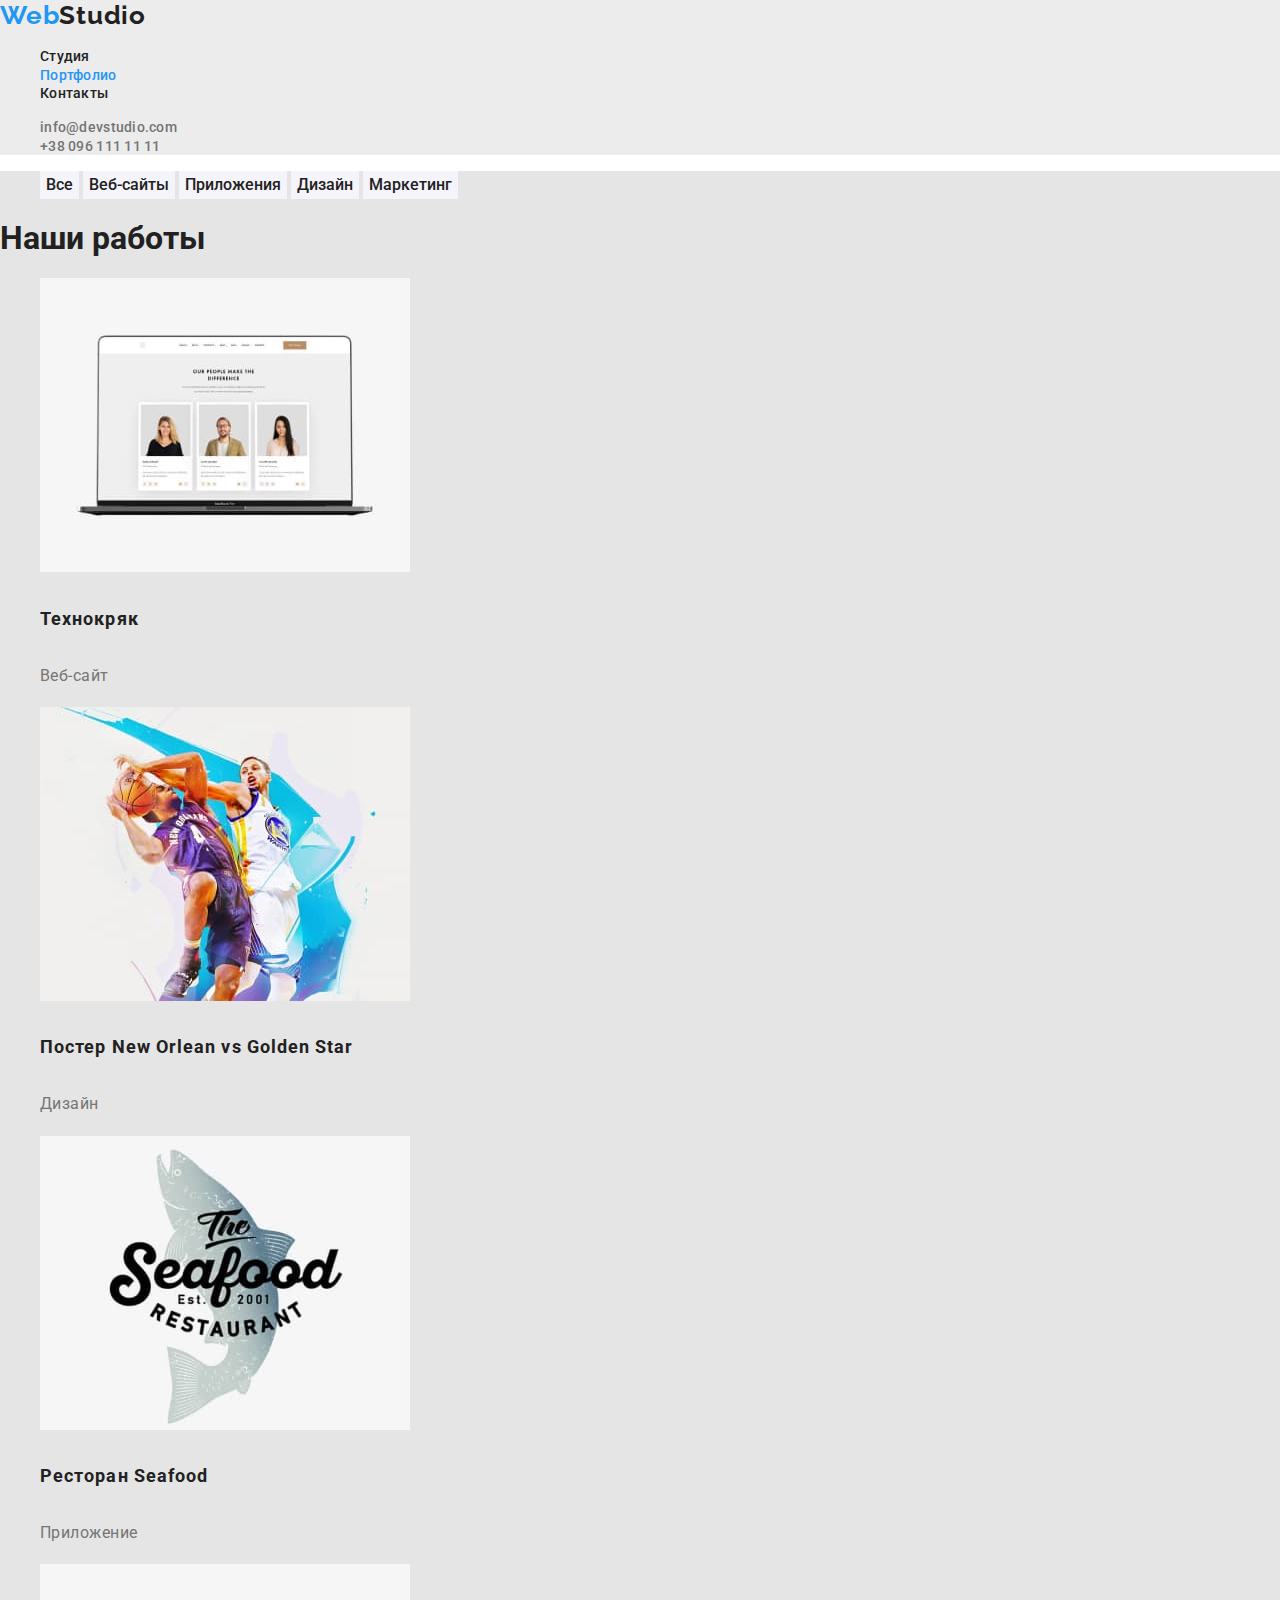
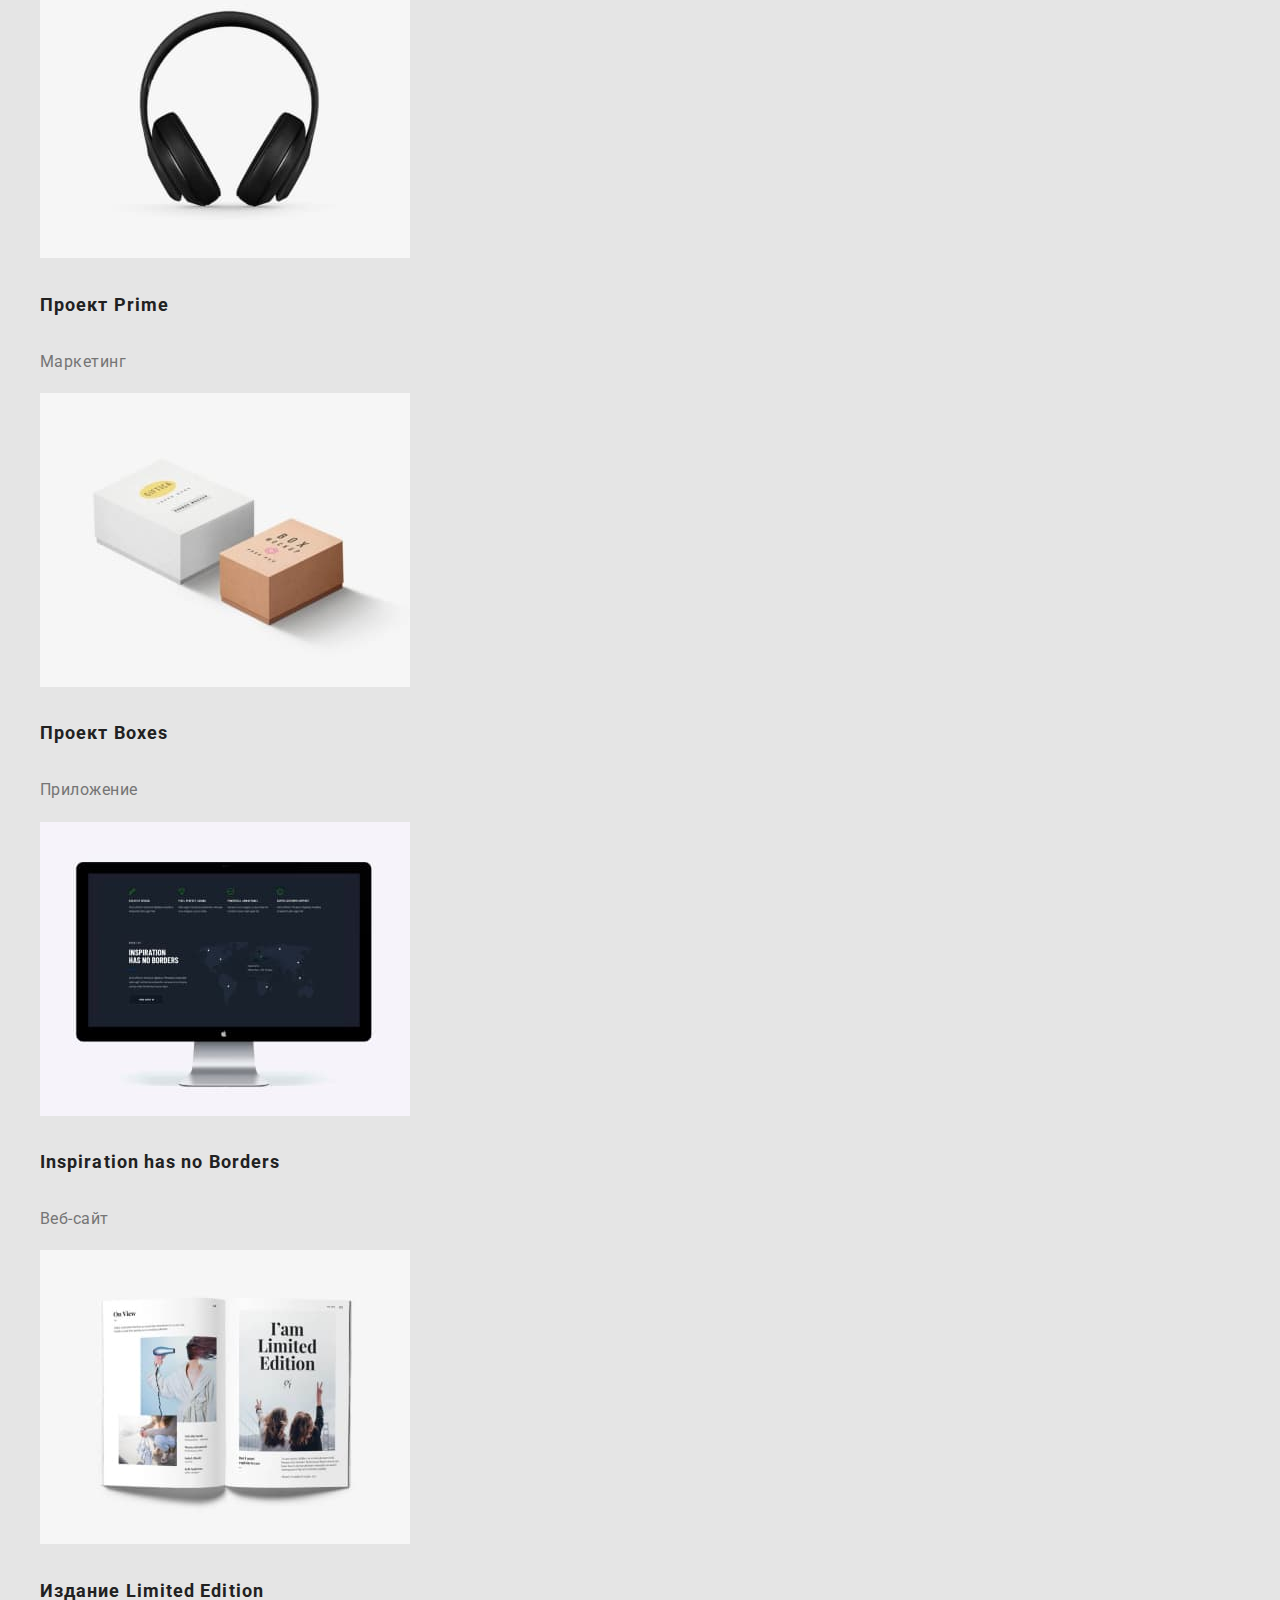
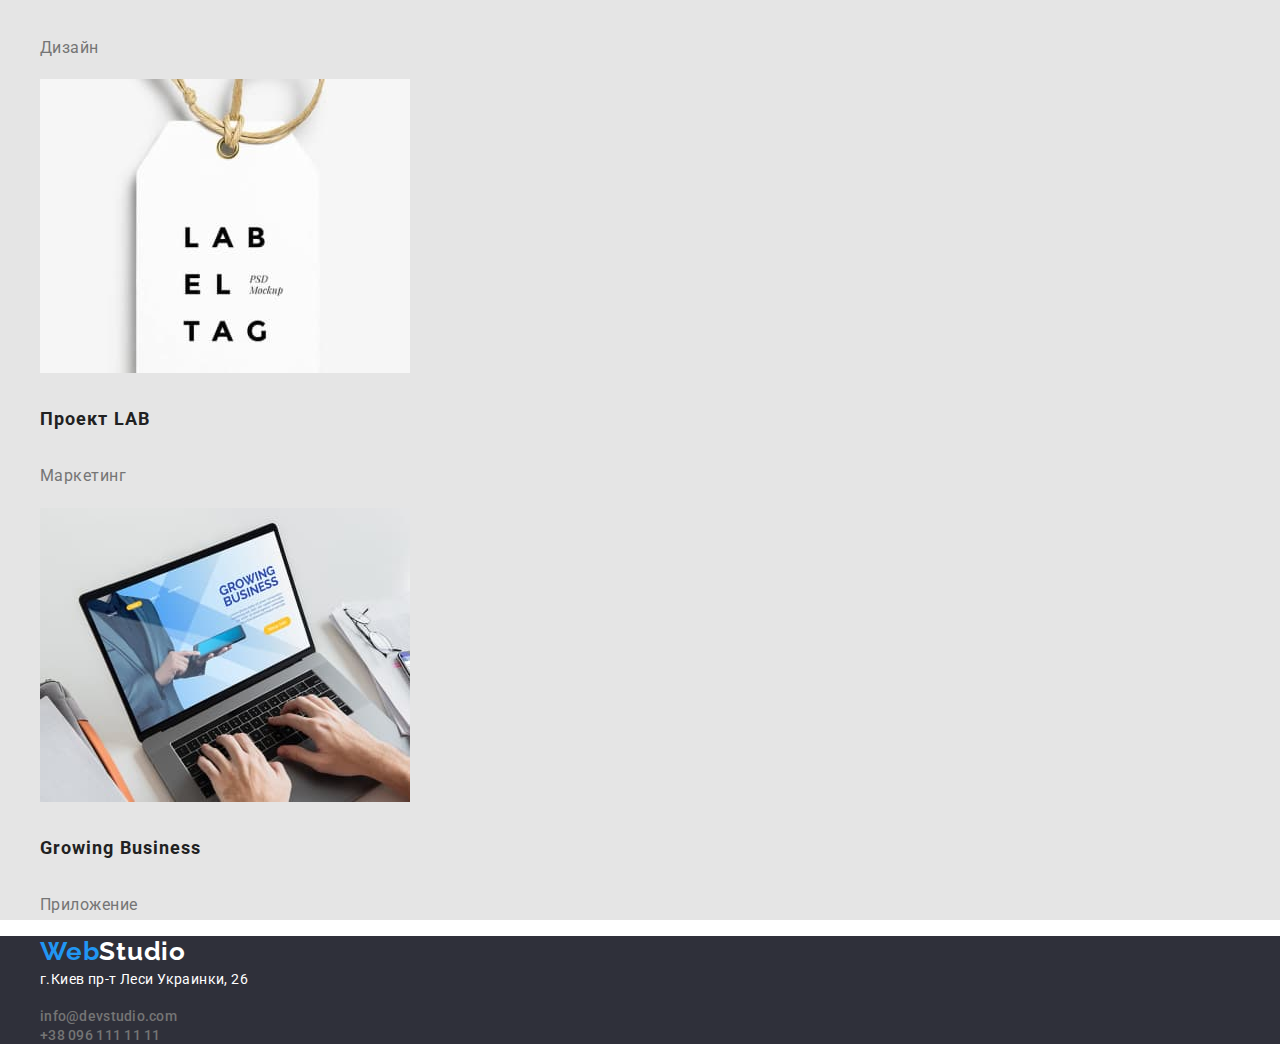
==== portfolio.html @ 7ce3a3b9 "created basics for HW-03" ====
<!DOCTYPE html>
<html lang="en">
<head>
    <meta charset="UTF-8">
    <meta http-equiv="X-UA-Compatible" content="IE=edge">
    <meta name="viewport" content="width=device-width, initial-scale=1.0">
    <title>Portfolio</title>
    <link rel="preconnect" href="https://fonts.gstatic.com">
    <link href="https://fonts.googleapis.com/css2?family=Raleway:wght@700&family=Roboto:wght@400;500;700;900&display=swap"
    rel="stylesheet">
    <link rel="stylesheet" href="https://cdnjs.cloudflare.com/ajax/libs/modern-normalize/1.0.0/modern-normalize.min.css">
    <link rel="stylesheet" href="./css/styles.css">
     <style>
        li {
            list-style-type: none;
        }
    </style>
</head>

<body>
    <header class="header">
        <nav class="site-nav">
            <a href="./index.html" class="logo"><span class="accent-logo">Web</span>Studio</a>
            <ul>
                <li><a href="./index.html" class="link">Студия</a></li>
                <li><a href="./portfolio.html" class="link current">Портфолио</a></li>
                <li><a href="" class="link">Контакты</a></li>
            </ul>
        </nav>
        <!--contacts-->
        <div>
        <ul class="contacts-nav">
            <li class="e-mail" lang="en"><a href="mailto:info@devstudio.com" class="link">info@devstudio.com</a></li>
            <li class="telephone"><a href="tel:+380961111111" class="link">+38 096 111 11 11</a></li>
        </ul>
        </div>
    </header>

    
    <main class="portfolio-page">
    <!-- фильтр работ aka набор радиокнопок -->
        <div class="radiobuttons-set">
        <ul>
        <li><button class="button" type="button">Все</button></li>
        <li><button class="button" type="button">Веб-сайты</button></li>
        <li><button class="button" type="button">Приложения</button></li>
        <li><button class="button" type="button">Дизайн</button></li>
        <li><button class="button" type="button">Маркетинг</button></li>
        </ul>
        </div>

    <!-- наши работы -->
        <section class="portfolio-projects">
        <!-- заголовок спрячется, но добавить aria label -->
        <h1>Наши работы</h1>
            <ul>
            <li class="project-01"><img src="./img/img_porfolio/img01.jpg" alt="вебсайт Технокряк" width="370">
                <h4 class="project-title">Технокряк</h4>
                <p class="project-description">Веб-сайт</p></li>
            <li class="project-02"><img src="./img/img_porfolio/img02.jpg" alt="дизайн постера New Orlean" width="370">
                <h4 class="project-title">Постер New Orlean vs Golden Star</h4>
                <p class="project-description">Дизайн</p></li>
            <li class="project-03"><img src="./img/img_porfolio/img03.jpg" alt="приложение ресторана Seafood" width="370">
                <h4 class="project-title">Ресторан Seafood</h4>
                <p class="project-description">Приложение</p></li>
            <li class="project-04"><img src="./img/img_porfolio/img04.jpg" alt="маркетинг проекта Prime" width="370">
                <h4 class="project-title">Проект Prime</h4>
                <p class="project-description">Маркетинг</p></li>
            <li class="project-05"><img src="./img/img_porfolio/img05.jpg" alt="приложение Boxes" width="370">
                <h4 class="project-title">Проект Boxes</h4>
                <p class="project-description">Приложение</p></li>
            <li class="project-06"><img src="./img/img_porfolio/img06.jpg" alt="вебсайт Inspiration" width="370">
                <h4 class="project-title">Inspiration has no Borders</h4>
                <p class="project-description">Веб-сайт</p></li>
            <li class="project-07"><img src="./img/img_porfolio/img07.jpg" alt="дизайн издания Limited Edition" width="370">
                <h4 class="project-title">Издание Limited Edition</h4>
                <p class="project-description">Дизайн</p></li>
            <li class="project-08"><img src="./img/img_porfolio/img08.jpg" alt="маркетинг проекта LAB" width="370">
                <h4 class="project-title">Проект LAB</h4>
                <p class="project-description">Маркетинг</p></li>
            <li class="project-09"><img src="./img/img_porfolio/img09.jpg" alt="приложение Growing Business" width="370">
                <h4 class="project-title">Growing Business</h4>
                <p class="project-description">Приложение</p></li></ul>
        </section>
    </main>

    <footer class="footer">
        <a href="./index.html" class="footer-logo"><span class="accent-logo">Web</span>Studio</a>
        <address lang="ru">
            <a href="https://www.google.com/maps/place/%D0%B1%D1%83%D0%BB.+%D0%9B%D0%B5%D1%81%D0%B8+%D0%A3%D0%BA%D1%80%D0%B0%D0%B8%D0%BD%D0%BA%D0%B8,+26,+%D0%9A%D0%B8%D0%B5%D0%B2,+02000/@50.4265807,30.5361971,17z/data=!3m1!4b1!4m5!3m4!1s0x40d4cf0e033ecbe9:0x57a4dffefec77da0!8m2!3d50.4265807!4d30.5383859"
                class="footer-address">г.Киев
                пр-т Леси Украинки, 26</a>
        </address>
        <ul class="footer-links">
            <li><a href="mailto:info@devstudio.com" class="link">info@devstudio.com</a></li>
            <li><a href="tel:+380961111111" class="link">+38 096 111 11 11</a></li>
        </ul>
    </footer>
</body>
</html>
---- css/styles.css ----
:root {
  --primary-text-color: #212121;
  --secondary-text-color: #757575;
  --accent-text-color: #2196f3;
  --white-color: #ffffff;
  --primary-font-family: Roboto, sans-serif;
  --primary-font-style: normal;
  --primary-bg-color: #ffffff;
  --secondary-bg-color: #F5F4FA;
}

/* Roboto 400, 500, 700, 900, Raleway 700
font-family: "Raleway", sans-serif;
font-family: "Roboto", sans-serif; */

/* order-button bg color:  #2196f3;
header bg color: #ececec;
hero bg color: #2f303a;*/


/* main css */
body {
  background-color: var(--white-color);
  color: var(--primary-text-color);
  font-family: var(--primary-font-family);
  font-style: var(--primary-font-style);
}

.list {
  list-style: none;
}

a {
  text-decoration: none;
}

/* hero block */
.hero-title,
.feature-title {
  text-transform: uppercase;
}

.hero-title {
  font-size: 44px;
  font-weight: 900;
  line-height: 1.4;
  letter-spacing: 0.06em;
  background-color: #2f303a;
  color: #ffffff;
  display: block;
  width: 1600px;
  height: 600px;}

.hero{
  text-align: center;
  vertical-align: center;
  padding-top: 201;
  padding-right: 456;}

  .order-button {
  font-size: 16px;
  font-weight: 700;
  line-height: 1.88;
  letter-spacing: 0.06em;
  background-color: #2196f3;
  color: #ffffff;
  text-align: center;
  border: none;
  border-radius: 3px;  
}
.order-button {cursor: pointer;}

.order-button:hover {
  color: #000000;
}

/* sections особенности и чем мы занимаемся */
.feature-section, .works-section {background-color: E5E5E5;}

.section-title,
.feature-title {
  font-weight: 700;
  line-height: 1.2;
  letter-spacing: 0.03em;
}
.section-title {
  font-size: 36px;
}

.feature-title {
  font-weight: 700;
  font-size: 14px;
  line-height: 1.2;
  letter-spacing: 0.03em;}

.team-section {background-color: var(--secondary-bg-color);}
.team-role,
.feature-description {
  color: var(--secondary-text-color);
  font-size: 14px;
  font-weight: 400;
  line-height: 1.7;
  letter-spacing: 0.03em;
}

.team-role {
  font-size: 16px;
}
.team-member-name {
  font-weight: 500;
  font-size: 16px;
  line-height: 1.2;
  letter-spacing: 0.03em;
}


/* header & footer */
/* 1__logo top and bottom of the page */
.site-nav .logo,
.site-nav .accent-logo,
.footer-logo,
.footer .accent-logo {
  font-family: Raleway, sans-serif;
  font-weight: 700;
  font-size: 26px;
  line-height: 1.2;
  letter-spacing: 0.03em;
}
.site-nav .logo {
  color: var(--primary-text-color);
}
.footer-logo {
  color: var(--white-color);
  padding-left: 40px;
  padding-top: 60px;
}
.site-nav .accent-logo,
.footer .accent-logo {
  color: var(--accent-text-color);
}

/* 2__header navigation links */

.header {
  background-color: #ececec;
  margin: 0;
}
.site-nav .link {
  color: var(--primary-text-color);
  font-weight: 500;
  font-size: 14px;
  line-height: 1.1;
  letter-spacing: 0.02em;
}

.site-nav .link:hover,
.site-nav .link:focus {
  color: var(--accent-text-color);
}

.site-nav .link.current {
  color: var(--accent-text-color);
}
.site-nav .link.current:active {
  color: var(--accent-text-color);
}
/* 3__header contacts links */

/* .contacts-nav {
  text-align: right;} */


.contacts-nav .link {
  color: var(--secondary-text-color);
  font-weight: 500;
  font-size: 14px;
  line-height: 1.1;
  letter-spacing: 0.02em;
}


.contacts-nav .link:hover,
.contacts-nav .link:focus {
  color: var(--accent-text-color);
}

/* 3 - footer address & contacts links */
.footer {
  background-color: #2f303a;
  margin: 0;
}

.footer .footer-address {
  color: var(--white-color);
  font-style: var(--primary-font-style);
  font-size: 14px;
  font-weight: 400;
  line-height: 1.7;
  letter-spacing: 0.03em;
  padding-top: 20px;
  padding-left: 40px;
}
.footer .link {
  color: var(--secondary-text-color);
  font-weight: 500;
  font-size: 14px;
  line-height: 1.1;
  letter-spacing: 0.02em;
}
.footer .link:hover,
.footer .link:focus {
  color: var(--accent-text-color);
}
/* end of footer */

/* porfolio page css */

.portfolio-page {
  background-color: #e5e5e5;
  margin: 0;
}

.project-title {
  font-weight: 700;
  font-size: 18px;
  line-height: 2;
  color: var(--primary-text-color);
  letter-spacing: 0.06em;
}

.project-description {
  font-weight: 400;
  font-size: 16px;
  line-height: 1.9;
  color: var(--secondary-text-color);
  letter-spacing: 0.03em;
}

.radiobuttons-set li {
  display: inline-block;
  padding: 0;
  margin 8px;
  
}

.button {
  font-weight: 500;
  font-size: 16px;
  line-height: 1.6;
  letter-spacing: 0.03;
  color: var(--primary-text-color);
  }

.button {background-color: var(--secondary-bg-color);
border: none;}

.button:hover, .button:focus {
  color: var(--white-color); 
  background-color: #2196F3;}


/* end of portfolio page */
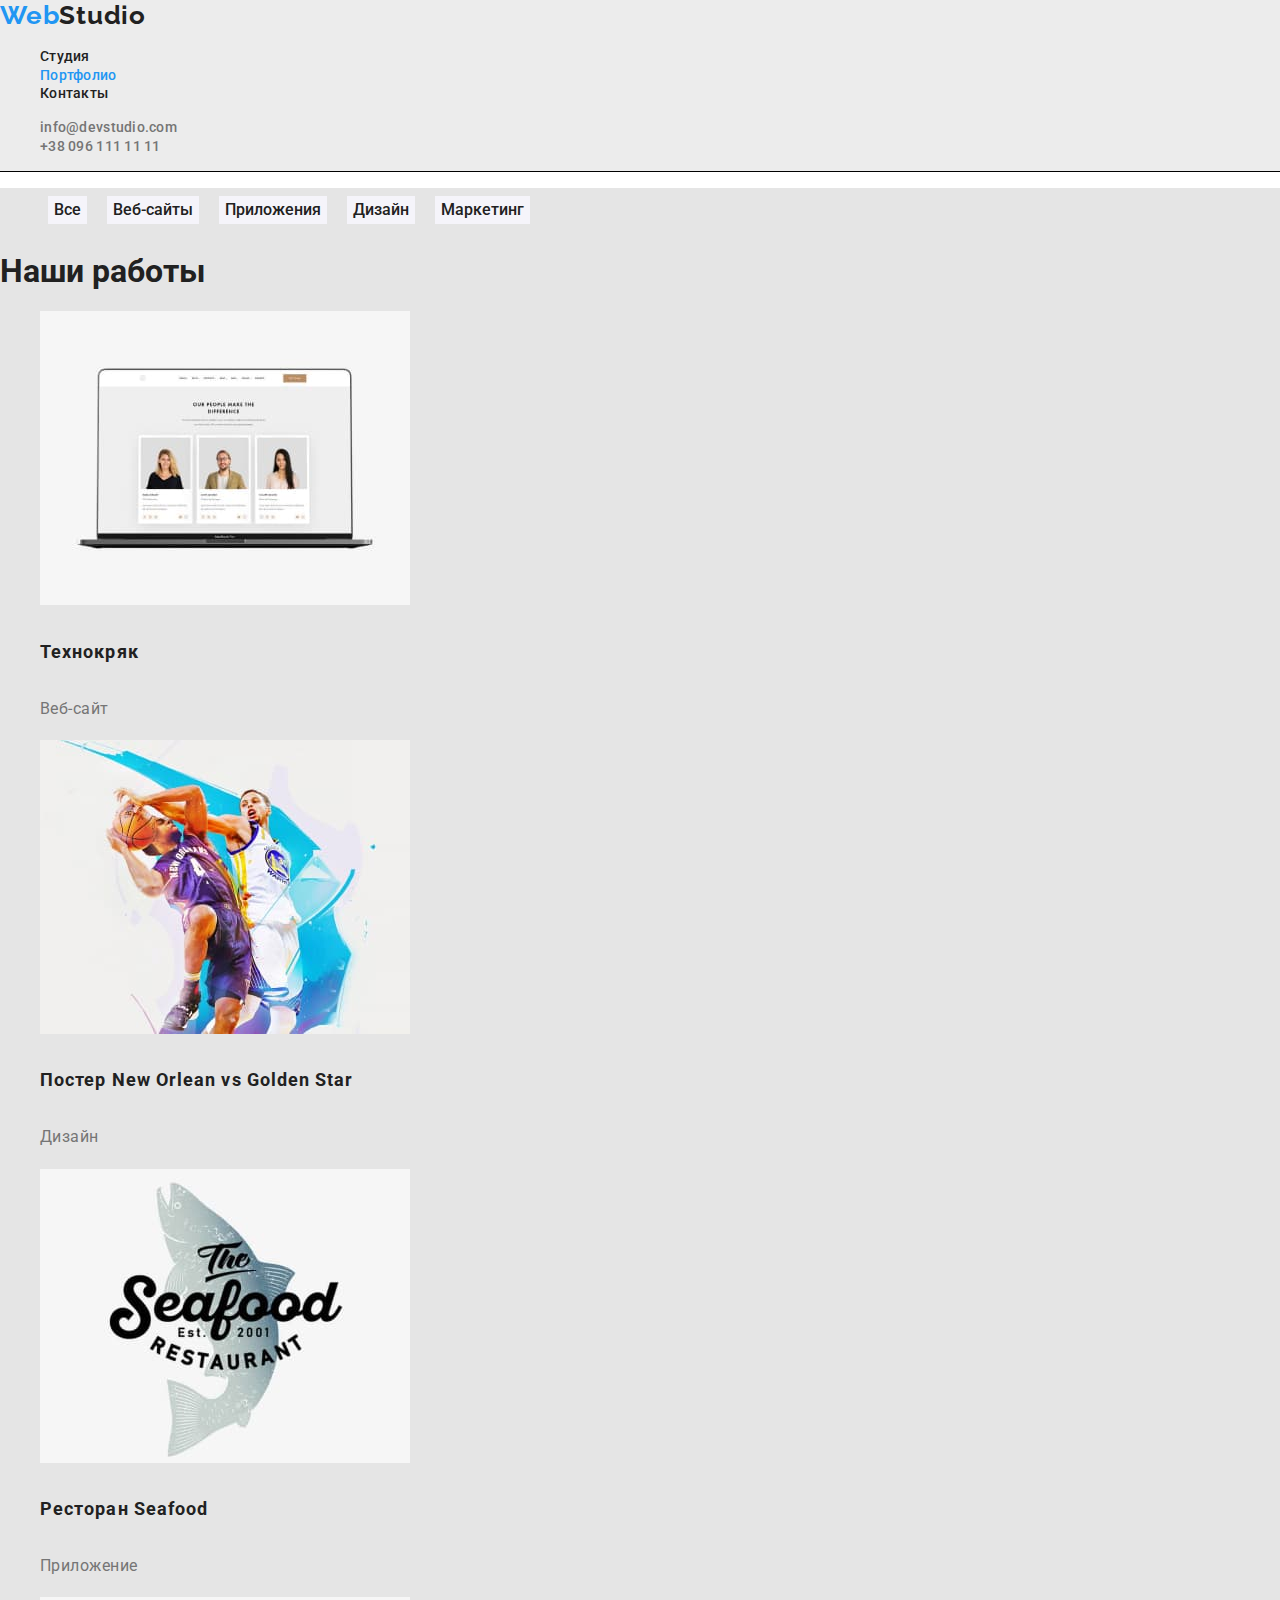
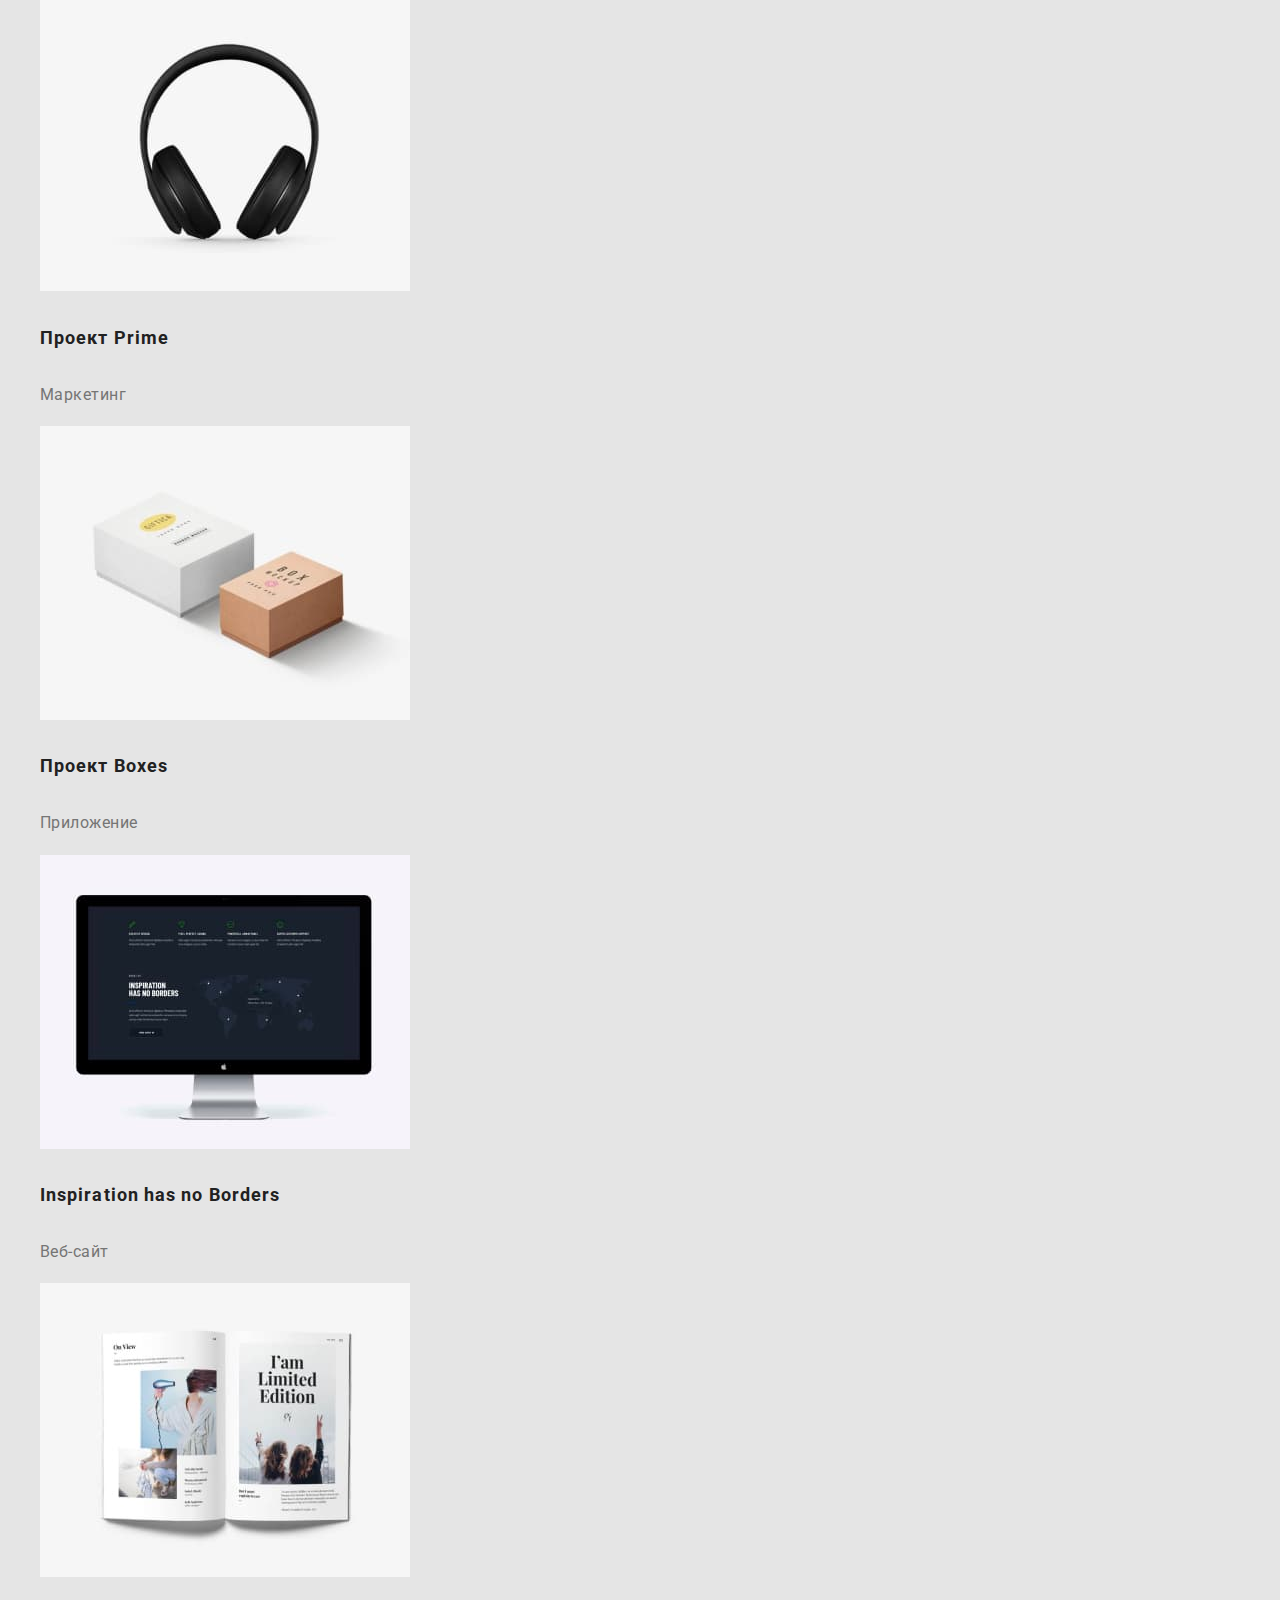
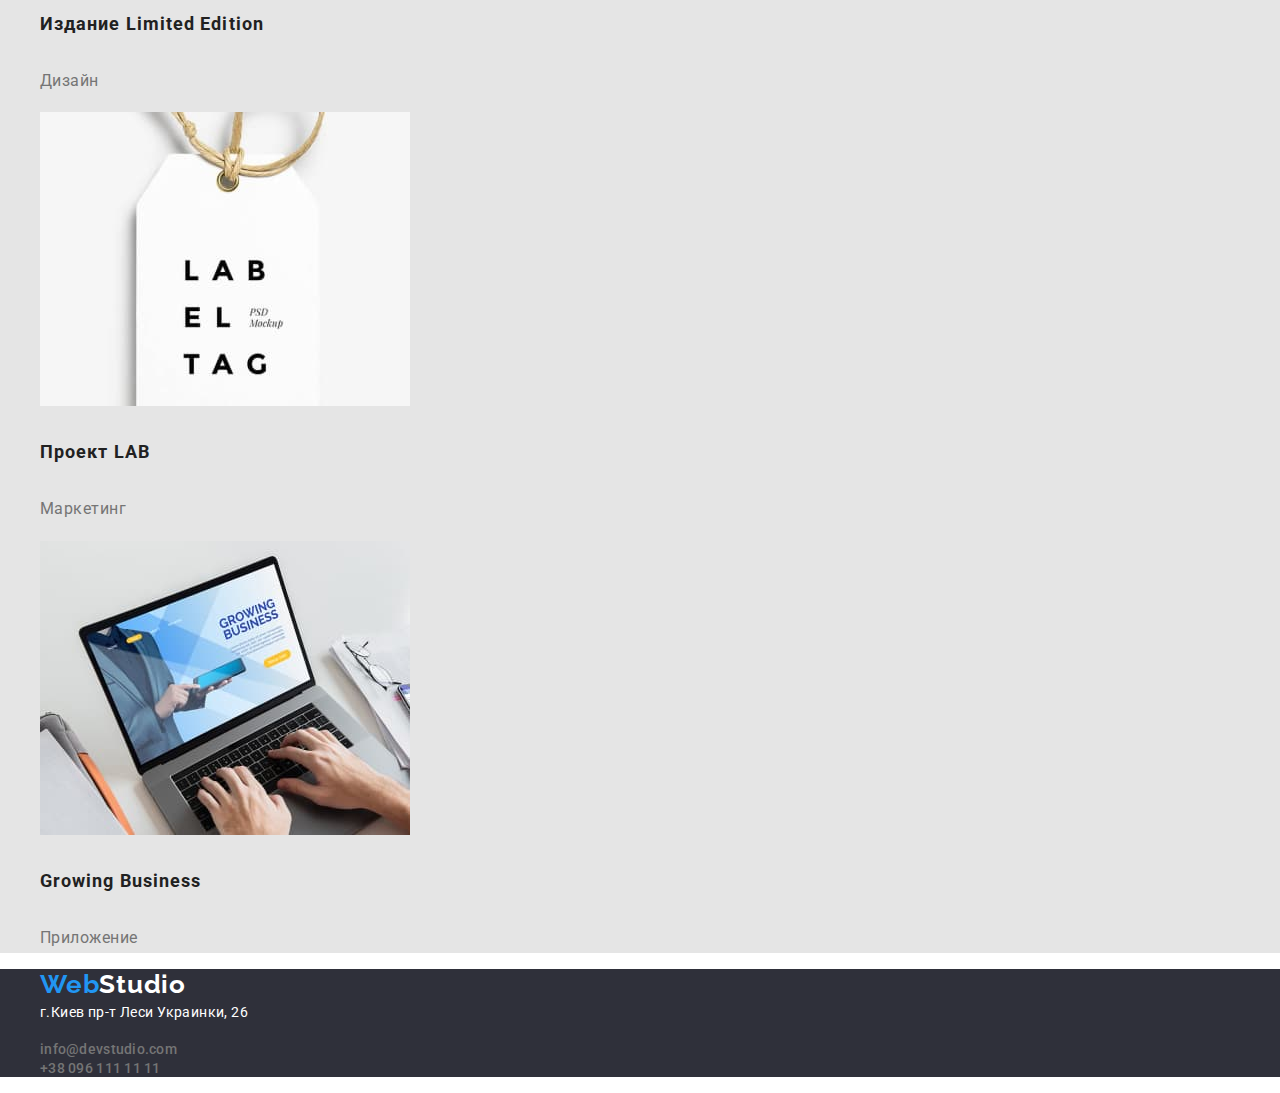
==== commit d0e56f84: "added container & flex" ====
--- a/portfolio.html
+++ b/portfolio.html
@@ -19,82 +19,88 @@
 
 <body>
     <header class="header">
-        <nav class="site-nav">
-            <a href="./index.html" class="logo"><span class="accent-logo">Web</span>Studio</a>
-            <ul>
-                <li><a href="./index.html" class="link">Студия</a></li>
-                <li><a href="./portfolio.html" class="link current">Портфолио</a></li>
-                <li><a href="" class="link">Контакты</a></li>
+        <div class="container">
+            <nav class="site-nav">
+                <a href="./index.html" class="logo"><span class="accent-logo">Web</span>Studio</a>
+                <ul>
+                    <li><a href="./index.html" class="link">Студия</a></li>
+                    <li><a href="./portfolio.html" class="link current">Портфолио</a></li>
+                    <li><a href="" class="link">Контакты</a></li>
+                </ul>
+            </nav>
+            <!--contacts-->
+            <div>
+            <ul class="contacts-nav">
+                <li class="e-mail" lang="en"><a href="mailto:info@devstudio.com" class="link">info@devstudio.com</a></li>
+                <li class="telephone"><a href="tel:+380961111111" class="link">+38 096 111 11 11</a></li>
             </ul>
-        </nav>
-        <!--contacts-->
-        <div>
-        <ul class="contacts-nav">
-            <li class="e-mail" lang="en"><a href="mailto:info@devstudio.com" class="link">info@devstudio.com</a></li>
-            <li class="telephone"><a href="tel:+380961111111" class="link">+38 096 111 11 11</a></li>
-        </ul>
+            </div>
         </div>
     </header>
 
     
     <main class="portfolio-page">
-    <!-- фильтр работ aka набор радиокнопок -->
-        <div class="radiobuttons-set">
-        <ul>
-        <li><button class="button" type="button">Все</button></li>
-        <li><button class="button" type="button">Веб-сайты</button></li>
-        <li><button class="button" type="button">Приложения</button></li>
-        <li><button class="button" type="button">Дизайн</button></li>
-        <li><button class="button" type="button">Маркетинг</button></li>
-        </ul>
+        <div class="container">
+        <!-- фильтр работ aka набор радиокнопок -->
+            <div class="radiobuttons-set">
+            <ul>
+            <li><button class="button" type="button">Все</button></li>
+            <li><button class="button" type="button">Веб-сайты</button></li>
+            <li><button class="button" type="button">Приложения</button></li>
+            <li><button class="button" type="button">Дизайн</button></li>
+            <li><button class="button" type="button">Маркетинг</button></li>
+            </ul>
+            </div>
+
+        <!-- наши работы -->
+            <section class="portfolio-projects">
+            <!-- заголовок спрячется, но добавить aria label -->
+            <h1>Наши работы</h1>
+                <ul>
+                <li class="project-01"><img src="./img/img_porfolio/img01.jpg" alt="вебсайт Технокряк" width="370">
+                    <h4 class="project-title">Технокряк</h4>
+                    <p class="project-description">Веб-сайт</p></li>
+                <li class="project-02"><img src="./img/img_porfolio/img02.jpg" alt="дизайн постера New Orlean" width="370">
+                    <h4 class="project-title">Постер New Orlean vs Golden Star</h4>
+                    <p class="project-description">Дизайн</p></li>
+                <li class="project-03"><img src="./img/img_porfolio/img03.jpg" alt="приложение ресторана Seafood" width="370">
+                    <h4 class="project-title">Ресторан Seafood</h4>
+                    <p class="project-description">Приложение</p></li>
+                <li class="project-04"><img src="./img/img_porfolio/img04.jpg" alt="маркетинг проекта Prime" width="370">
+                    <h4 class="project-title">Проект Prime</h4>
+                    <p class="project-description">Маркетинг</p></li>
+                <li class="project-05"><img src="./img/img_porfolio/img05.jpg" alt="приложение Boxes" width="370">
+                    <h4 class="project-title">Проект Boxes</h4>
+                    <p class="project-description">Приложение</p></li>
+                <li class="project-06"><img src="./img/img_porfolio/img06.jpg" alt="вебсайт Inspiration" width="370">
+                    <h4 class="project-title">Inspiration has no Borders</h4>
+                    <p class="project-description">Веб-сайт</p></li>
+                <li class="project-07"><img src="./img/img_porfolio/img07.jpg" alt="дизайн издания Limited Edition" width="370">
+                    <h4 class="project-title">Издание Limited Edition</h4>
+                    <p class="project-description">Дизайн</p></li>
+                <li class="project-08"><img src="./img/img_porfolio/img08.jpg" alt="маркетинг проекта LAB" width="370">
+                    <h4 class="project-title">Проект LAB</h4>
+                    <p class="project-description">Маркетинг</p></li>
+                <li class="project-09"><img src="./img/img_porfolio/img09.jpg" alt="приложение Growing Business" width="370">
+                    <h4 class="project-title">Growing Business</h4>
+                    <p class="project-description">Приложение</p></li></ul>
+            </section>
         </div>
-
-    <!-- наши работы -->
-        <section class="portfolio-projects">
-        <!-- заголовок спрячется, но добавить aria label -->
-        <h1>Наши работы</h1>
-            <ul>
-            <li class="project-01"><img src="./img/img_porfolio/img01.jpg" alt="вебсайт Технокряк" width="370">
-                <h4 class="project-title">Технокряк</h4>
-                <p class="project-description">Веб-сайт</p></li>
-            <li class="project-02"><img src="./img/img_porfolio/img02.jpg" alt="дизайн постера New Orlean" width="370">
-                <h4 class="project-title">Постер New Orlean vs Golden Star</h4>
-                <p class="project-description">Дизайн</p></li>
-            <li class="project-03"><img src="./img/img_porfolio/img03.jpg" alt="приложение ресторана Seafood" width="370">
-                <h4 class="project-title">Ресторан Seafood</h4>
-                <p class="project-description">Приложение</p></li>
-            <li class="project-04"><img src="./img/img_porfolio/img04.jpg" alt="маркетинг проекта Prime" width="370">
-                <h4 class="project-title">Проект Prime</h4>
-                <p class="project-description">Маркетинг</p></li>
-            <li class="project-05"><img src="./img/img_porfolio/img05.jpg" alt="приложение Boxes" width="370">
-                <h4 class="project-title">Проект Boxes</h4>
-                <p class="project-description">Приложение</p></li>
-            <li class="project-06"><img src="./img/img_porfolio/img06.jpg" alt="вебсайт Inspiration" width="370">
-                <h4 class="project-title">Inspiration has no Borders</h4>
-                <p class="project-description">Веб-сайт</p></li>
-            <li class="project-07"><img src="./img/img_porfolio/img07.jpg" alt="дизайн издания Limited Edition" width="370">
-                <h4 class="project-title">Издание Limited Edition</h4>
-                <p class="project-description">Дизайн</p></li>
-            <li class="project-08"><img src="./img/img_porfolio/img08.jpg" alt="маркетинг проекта LAB" width="370">
-                <h4 class="project-title">Проект LAB</h4>
-                <p class="project-description">Маркетинг</p></li>
-            <li class="project-09"><img src="./img/img_porfolio/img09.jpg" alt="приложение Growing Business" width="370">
-                <h4 class="project-title">Growing Business</h4>
-                <p class="project-description">Приложение</p></li></ul>
-        </section>
     </main>
 
     <footer class="footer">
-        <a href="./index.html" class="footer-logo"><span class="accent-logo">Web</span>Studio</a>
-        <address lang="ru">
-            <a href="https://www.google.com/maps/place/%D0%B1%D1%83%D0%BB.+%D0%9B%D0%B5%D1%81%D0%B8+%D0%A3%D0%BA%D1%80%D0%B0%D0%B8%D0%BD%D0%BA%D0%B8,+26,+%D0%9A%D0%B8%D0%B5%D0%B2,+02000/@50.4265807,30.5361971,17z/data=!3m1!4b1!4m5!3m4!1s0x40d4cf0e033ecbe9:0x57a4dffefec77da0!8m2!3d50.4265807!4d30.5383859"
-                class="footer-address">г.Киев
-                пр-т Леси Украинки, 26</a>
-        </address>
-        <ul class="footer-links">
-            <li><a href="mailto:info@devstudio.com" class="link">info@devstudio.com</a></li>
-            <li><a href="tel:+380961111111" class="link">+38 096 111 11 11</a></li>
-        </ul>
+        <div class="container">
+            <a href="./index.html" class="footer-logo"><span class="accent-logo">Web</span>Studio</a>
+            <address lang="ru">
+                <a href="https://www.google.com/maps/place/%D0%B1%D1%83%D0%BB.+%D0%9B%D0%B5%D1%81%D0%B8+%D0%A3%D0%BA%D1%80%D0%B0%D0%B8%D0%BD%D0%BA%D0%B8,+26,+%D0%9A%D0%B8%D0%B5%D0%B2,+02000/@50.4265807,30.5361971,17z/data=!3m1!4b1!4m5!3m4!1s0x40d4cf0e033ecbe9:0x57a4dffefec77da0!8m2!3d50.4265807!4d30.5383859"
+                    class="footer-address">г.Киев
+                    пр-т Леси Украинки, 26</a>
+            </address>
+            <ul class="footer-links">
+                <li><a href="mailto:info@devstudio.com" class="link">info@devstudio.com</a></li>
+                <li><a href="tel:+380961111111" class="link">+38 096 111 11 11</a></li>
+            </ul>
+        </div>
     </footer>
 </body>
 </html>--- a/css/styles.css
+++ b/css/styles.css
@@ -6,7 +6,7 @@
   --primary-font-family: Roboto, sans-serif;
   --primary-font-style: normal;
   --primary-bg-color: #ffffff;
-  --secondary-bg-color: #F5F4FA;
+  --secondary-bg-color: #f5f4fa;
 }
 
 /* Roboto 400, 500, 700, 900, Raleway 700
@@ -17,6 +17,7 @@
 header bg color: #ececec;
 hero bg color: #2f303a;*/
 
+/* преимущества, чем мы занимаемся, команда и портфолио. */
 
 /* main css */
 body {
@@ -49,15 +50,17 @@
   color: #ffffff;
   display: block;
   width: 1600px;
-  height: 600px;}
-
-.hero{
+  height: 600px;
+}
+
+.section-hero {
   text-align: center;
   vertical-align: center;
   padding-top: 201;
-  padding-right: 456;}
-
-  .order-button {
+  padding-right: 456;
+}
+
+.order-button {
   font-size: 16px;
   font-weight: 700;
   line-height: 1.88;
@@ -66,16 +69,21 @@
   color: #ffffff;
   text-align: center;
   border: none;
-  border-radius: 3px;  
-}
-.order-button {cursor: pointer;}
+  border-radius: 3px;
+}
+.order-button {
+  cursor: pointer;
+}
 
 .order-button:hover {
   color: #000000;
 }
 
 /* sections особенности и чем мы занимаемся */
-.feature-section, .works-section {background-color: E5E5E5;}
+.feature-section,
+.works-section {
+  background-color: E5E5E5;
+}
 
 .section-title,
 .feature-title {
@@ -91,9 +99,12 @@
   font-weight: 700;
   font-size: 14px;
   line-height: 1.2;
-  letter-spacing: 0.03em;}
-
-.team-section {background-color: var(--secondary-bg-color);}
+  letter-spacing: 0.03em;
+}
+
+.team-section {
+  background-color: var(--secondary-bg-color);
+}
 .team-role,
 .feature-description {
   color: var(--secondary-text-color);
@@ -113,6 +124,12 @@
   letter-spacing: 0.03em;
 }
 
+.feature-list,
+.works-list,
+.our-team-list {
+  display: flex;
+  flex-wrap: wrap;
+}
 
 /* header & footer */
 /* 1__logo top and bottom of the page */
@@ -139,6 +156,10 @@
   color: var(--accent-text-color);
 }
 
+.header {
+  border-bottom: 1px solid black;
+}
+
 /* 2__header navigation links */
 
 .header {
@@ -169,7 +190,6 @@
 /* .contacts-nav {
   text-align: right;} */
 
-
 .contacts-nav .link {
   color: var(--secondary-text-color);
   font-weight: 500;
@@ -177,7 +197,6 @@
   line-height: 1.1;
   letter-spacing: 0.02em;
 }
-
 
 .contacts-nav .link:hover,
 .contacts-nav .link:focus {
@@ -239,8 +258,7 @@
 .radiobuttons-set li {
   display: inline-block;
   padding: 0;
-  margin 8px;
-  
+  margin: 8px;
 }
 
 .button {
@@ -249,14 +267,22 @@
   line-height: 1.6;
   letter-spacing: 0.03;
   color: var(--primary-text-color);
-  }
-
-.button {background-color: var(--secondary-bg-color);
-border: none;}
-
-.button:hover, .button:focus {
-  color: var(--white-color); 
-  background-color: #2196F3;}
-
-
-/* end of portfolio page */+}
+
+.button {
+  background-color: var(--secondary-bg-color);
+  border: none;
+}
+
+.button:hover,
+.button:focus {
+  color: var(--white-color);
+  background-color: #2196f3;
+}
+
+/* end of portfolio page */
+
+.container {
+  width: 1200px;
+  /* justify-content: center; */
+}
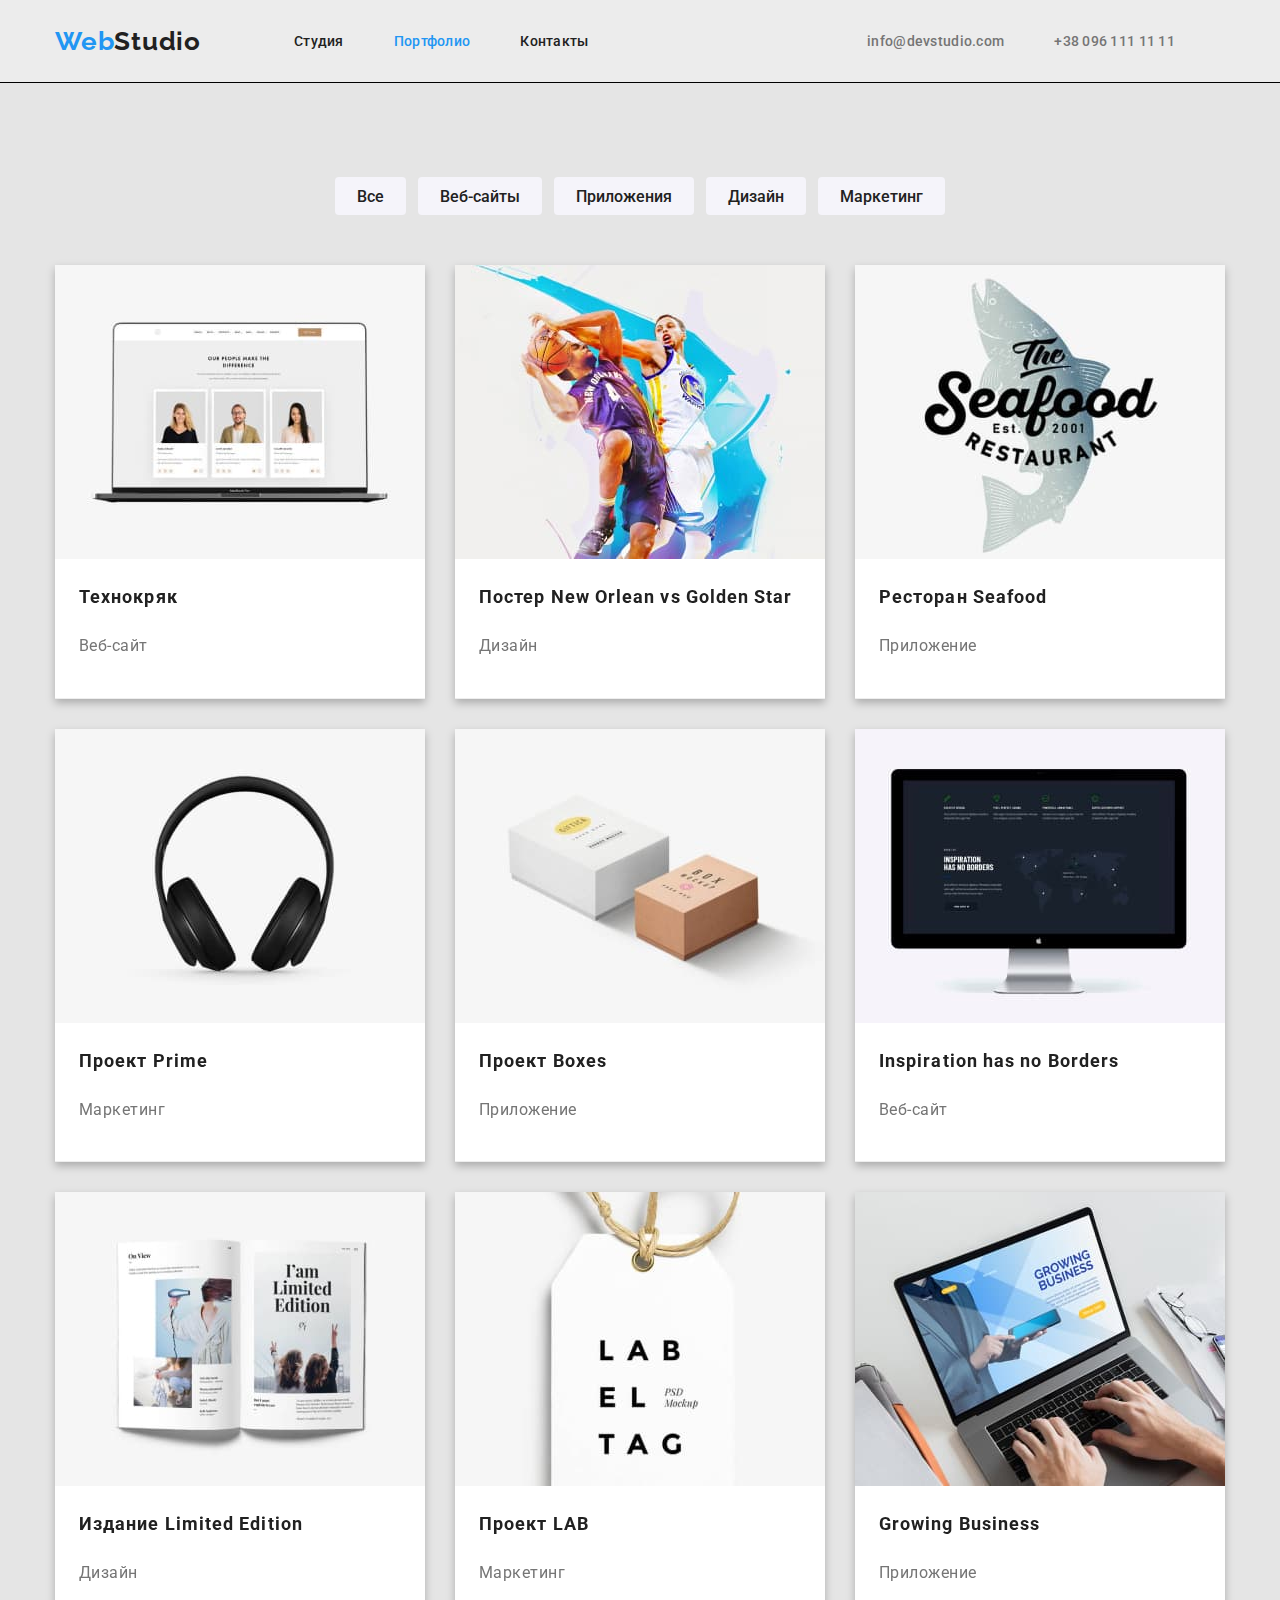
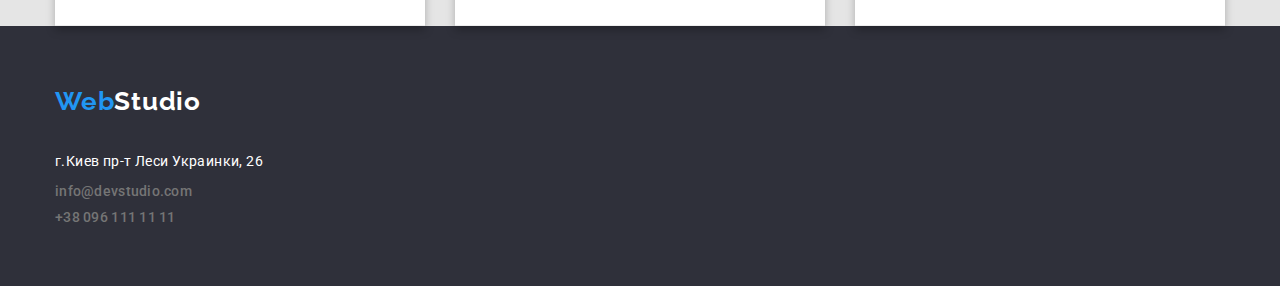
==== commit d5b7e0e1: "finalized css acc to HW-03 rules" ====
--- a/portfolio.html
+++ b/portfolio.html
@@ -1,106 +1,161 @@
 <!DOCTYPE html>
 <html lang="en">
+
 <head>
     <meta charset="UTF-8">
     <meta http-equiv="X-UA-Compatible" content="IE=edge">
     <meta name="viewport" content="width=device-width, initial-scale=1.0">
     <title>Portfolio</title>
     <link rel="preconnect" href="https://fonts.gstatic.com">
-    <link href="https://fonts.googleapis.com/css2?family=Raleway:wght@700&family=Roboto:wght@400;500;700;900&display=swap"
-    rel="stylesheet">
-    <link rel="stylesheet" href="https://cdnjs.cloudflare.com/ajax/libs/modern-normalize/1.0.0/modern-normalize.min.css">
+    <link
+        href="https://fonts.googleapis.com/css2?family=Raleway:wght@700&family=Roboto:wght@400;500;700;900&display=swap"
+        rel="stylesheet">
+    <link rel="stylesheet"
+        href="https://cdnjs.cloudflare.com/ajax/libs/modern-normalize/1.0.0/modern-normalize.min.css">
     <link rel="stylesheet" href="./css/styles.css">
-     <style>
-        li {
-            list-style-type: none;
-        }
-    </style>
+
 </head>
 
 <body>
+    <!-- ==========HEADER========== -->
     <header class="header">
         <div class="container">
+            <!-- =============HEADER-NAVIGATION============= -->
             <nav class="site-nav">
-                <a href="./index.html" class="logo"><span class="accent-logo">Web</span>Studio</a>
-                <ul>
-                    <li><a href="./index.html" class="link">Студия</a></li>
-                    <li><a href="./portfolio.html" class="link current">Портфолио</a></li>
-                    <li><a href="" class="link">Контакты</a></li>
+                <a class="header-logo link" href="./index.html"><span class="accent-logo">Web</span>Studio</a>
+                <ul class="site-nav-list list">
+                    <li class="site-nav-list-item"><a href="./index.html" class="site-nav-list-link link">Студия</a>
+                    </li>
+                    <li class="site-nav-list-item"><a href="./portfolio.html"
+                            class="site-nav-list-link link current">Портфолио</a>
+                    </li>
+                    <li class="site-nav-list-item"><a href="" class="site-nav-list-link link">Контакты</a></li>
                 </ul>
             </nav>
-            <!--contacts-->
+            <!--=============HEADER-CONTACTS-NAV=================-->
             <div>
-            <ul class="contacts-nav">
-                <li class="e-mail" lang="en"><a href="mailto:info@devstudio.com" class="link">info@devstudio.com</a></li>
-                <li class="telephone"><a href="tel:+380961111111" class="link">+38 096 111 11 11</a></li>
-            </ul>
+                <ul class="contacts-nav list">
+                    <li class="contacts-nav-item" lang="en"><a class="contacts-nav-link link"
+                            href="mailto:info@devstudio.com">info@devstudio.com</a></li>
+                    <li class="contacts-nav-item"><a class="contacts-nav-link link" href="tel:+380961111111">+38 096 111
+                            11
+                            11</a></li>
+                </ul>
             </div>
         </div>
     </header>
 
-    
     <main class="portfolio-page">
         <div class="container">
-        <!-- фильтр работ aka набор радиокнопок -->
-            <div class="radiobuttons-set">
-            <ul>
-            <li><button class="button" type="button">Все</button></li>
-            <li><button class="button" type="button">Веб-сайты</button></li>
-            <li><button class="button" type="button">Приложения</button></li>
-            <li><button class="button" type="button">Дизайн</button></li>
-            <li><button class="button" type="button">Маркетинг</button></li>
-            </ul>
+            <!-- ==============PORTFOLIO-BUTTONS=============== -->
+            <div class="radiobuttons-list">
+                <ul>
+                    <li class="radiobuttons-list-item"><button class="portfolio-button" type="button">Все</button></li>
+                    <li class="radiobuttons-list-item"><button class="portfolio-button" type="button">Веб-сайты</button>
+                    </li>
+                    <li class="radiobuttons-list-item"><button class="portfolio-button"
+                            type="button">Приложения</button></li>
+                    <li class="radiobuttons-list-item"><button class="portfolio-button" type="button">Дизайн</button>
+                    </li>
+                    <li class="radiobuttons-list-item"><button class="portfolio-button" type="button">Маркетинг</button>
+                    </li>
+                </ul>
             </div>
+        </div>
 
-        <!-- наши работы -->
-            <section class="portfolio-projects">
-            <!-- заголовок спрячется, но добавить aria label -->
-            <h1>Наши работы</h1>
-                <ul>
-                <li class="project-01"><img src="./img/img_porfolio/img01.jpg" alt="вебсайт Технокряк" width="370">
-                    <h4 class="project-title">Технокряк</h4>
-                    <p class="project-description">Веб-сайт</p></li>
-                <li class="project-02"><img src="./img/img_porfolio/img02.jpg" alt="дизайн постера New Orlean" width="370">
-                    <h4 class="project-title">Постер New Orlean vs Golden Star</h4>
-                    <p class="project-description">Дизайн</p></li>
-                <li class="project-03"><img src="./img/img_porfolio/img03.jpg" alt="приложение ресторана Seafood" width="370">
-                    <h4 class="project-title">Ресторан Seafood</h4>
-                    <p class="project-description">Приложение</p></li>
-                <li class="project-04"><img src="./img/img_porfolio/img04.jpg" alt="маркетинг проекта Prime" width="370">
-                    <h4 class="project-title">Проект Prime</h4>
-                    <p class="project-description">Маркетинг</p></li>
-                <li class="project-05"><img src="./img/img_porfolio/img05.jpg" alt="приложение Boxes" width="370">
-                    <h4 class="project-title">Проект Boxes</h4>
-                    <p class="project-description">Приложение</p></li>
-                <li class="project-06"><img src="./img/img_porfolio/img06.jpg" alt="вебсайт Inspiration" width="370">
-                    <h4 class="project-title">Inspiration has no Borders</h4>
-                    <p class="project-description">Веб-сайт</p></li>
-                <li class="project-07"><img src="./img/img_porfolio/img07.jpg" alt="дизайн издания Limited Edition" width="370">
-                    <h4 class="project-title">Издание Limited Edition</h4>
-                    <p class="project-description">Дизайн</p></li>
-                <li class="project-08"><img src="./img/img_porfolio/img08.jpg" alt="маркетинг проекта LAB" width="370">
-                    <h4 class="project-title">Проект LAB</h4>
-                    <p class="project-description">Маркетинг</p></li>
-                <li class="project-09"><img src="./img/img_porfolio/img09.jpg" alt="приложение Growing Business" width="370">
-                    <h4 class="project-title">Growing Business</h4>
-                    <p class="project-description">Приложение</p></li></ul>
-            </section>
-        </div>
+        <!-- ==============PORTFOLIO-PROJECTS=============== -->
+
+        <section class="portfolio-projects">
+            <div class="container">
+                <!-- заголовок спрячется, но добавить aria label -->
+                <h1 class="portfolio-title">Наши работы</h1>
+                <ul class="portfolio-projects-list list">
+                    <li class="portfolio-projects-list-item"><img class="portfolio-project-photo"
+                            src="./img/img_porfolio/img01.jpg" alt="вебсайт Технокряк" width="370">
+                        <div class="portfolio-project-card-text">
+                            <h4 class="project-title">Технокряк</h4>
+                            <p class="project-description">Веб-сайт</p>
+                        </div>
+                    </li>
+                    <li class="portfolio-projects-list-item"><img class="portfolio-project-photo"
+                            src="./img/img_porfolio/img02.jpg" alt="дизайн постера New Orlean" width="370">
+                        <div class="portfolio-project-card-text">
+                            <h4 class="project-title">Постер New Orlean vs Golden Star</h4>
+                            <p class="project-description">Дизайн</p>
+                        </div>
+                    </li>
+                    <li class="portfolio-projects-list-item"><img class="portfolio-project-photo"
+                            src="./img/img_porfolio/img03.jpg" alt="приложение ресторана Seafood" width="370">
+                        <div class="portfolio-project-card-text">
+                            <h4 class="project-title">Ресторан Seafood</h4>
+                            <p class="project-description">Приложение</p>
+                        </div>
+                    </li>
+                    <li class="portfolio-projects-list-item"><img class="portfolio-project-photo"
+                            src="./img/img_porfolio/img04.jpg" alt="маркетинг проекта Prime" width="370">
+                        <div class="portfolio-project-card-text">
+                            <h4 class="project-title">Проект Prime</h4>
+                            <p class="project-description">Маркетинг</p>
+                        </div>
+                    </li>
+                    <li class="portfolio-projects-list-item"><img class="portfolio-project-photo"
+                            src="./img/img_porfolio/img05.jpg" alt="приложение Boxes" width="370">
+                        <div class="portfolio-project-card-text">
+                            <h4 class="project-title">Проект Boxes</h4>
+                            <p class="project-description">Приложение</p>
+                        </div>
+                    </li>
+                    <li class="portfolio-projects-list-item"><img class="portfolio-project-photo"
+                            src="./img/img_porfolio/img06.jpg" alt="вебсайт Inspiration" width="370">
+                        <div class="portfolio-project-card-text">
+                            <h4 class="project-title">Inspiration has no Borders</h4>
+                            <p class="project-description">Веб-сайт</p>
+                        </div>
+                    </li>
+                    <li class="portfolio-projects-list-item"><img class="portfolio-project-photo"
+                            src="./img/img_porfolio/img07.jpg" alt="дизайн издания Limited Edition" width="370">
+                        <div class="portfolio-project-card-text">
+                            <h4 class="project-title">Издание Limited Edition</h4>
+                            <p class="project-description">Дизайн</p>
+                        </div>
+                    </li>
+                    <li class="portfolio-projects-list-item"><img class="portfolio-project-photo"
+                            src="./img/img_porfolio/img08.jpg" alt="маркетинг проекта LAB" width="370">
+                        <div class="portfolio-project-card-text">
+                            <h4 class="project-title">Проект LAB</h4>
+                            <p class="project-description">Маркетинг</p>
+                        </div>
+                    </li>
+                    <li class="portfolio-projects-list-item"><img class="portfolio-project-photo"
+                            src="./img/img_porfolio/img09.jpg" alt="приложение Growing Business" width="370">
+                        <div class="portfolio-project-card-text">
+                            <h4 class="project-title">Growing Business</h4>
+                            <p class="project-description">Приложение</p>
+                        </div>
+                    </li>
+                </ul>
+            </div>
+        </section>
     </main>
+
+    <!-- ==========FOOTER============== -->
 
     <footer class="footer">
         <div class="container">
-            <a href="./index.html" class="footer-logo"><span class="accent-logo">Web</span>Studio</a>
+            <a class="footer-logo link" href="./index.html"><span class="accent-logo">Web</span>Studio</a>
             <address lang="ru">
-                <a href="https://www.google.com/maps/place/%D0%B1%D1%83%D0%BB.+%D0%9B%D0%B5%D1%81%D0%B8+%D0%A3%D0%BA%D1%80%D0%B0%D0%B8%D0%BD%D0%BA%D0%B8,+26,+%D0%9A%D0%B8%D0%B5%D0%B2,+02000/@50.4265807,30.5361971,17z/data=!3m1!4b1!4m5!3m4!1s0x40d4cf0e033ecbe9:0x57a4dffefec77da0!8m2!3d50.4265807!4d30.5383859"
-                    class="footer-address">г.Киев
+                <a class="footer-address link"
+                    href="https://www.google.com/maps/place/%D0%B1%D1%83%D0%BB.+%D0%9B%D0%B5%D1%81%D0%B8+%D0%A3%D0%BA%D1%80%D0%B0%D0%B8%D0%BD%D0%BA%D0%B8,+26,+%D0%9A%D0%B8%D0%B5%D0%B2,+02000/@50.4265807,30.5361971,17z/data=!3m1!4b1!4m5!3m4!1s0x40d4cf0e033ecbe9:0x57a4dffefec77da0!8m2!3d50.4265807!4d30.5383859">г.Киев
                     пр-т Леси Украинки, 26</a>
             </address>
-            <ul class="footer-links">
-                <li><a href="mailto:info@devstudio.com" class="link">info@devstudio.com</a></li>
-                <li><a href="tel:+380961111111" class="link">+38 096 111 11 11</a></li>
+            <ul class="footer-links list">
+                <li class="footer-links-item"><a class="footer-links-link link"
+                        href="mailto:info@devstudio.com">info@devstudio.com</a></li>
+                <li class="footer-links-item"><a class="footer-links-link link" href="tel:+380961111111">+38 096 111 11
+                        11</a></li>
             </ul>
         </div>
     </footer>
 </body>
+
 </html>--- a/css/styles.css
+++ b/css/styles.css
@@ -17,9 +17,34 @@
 header bg color: #ececec;
 hero bg color: #2f303a;*/
 
-/* преимущества, чем мы занимаемся, команда и портфолио. */
-
 /* main css */
+h1,
+h2,
+h3,
+h4,
+h5,
+h6 {
+  margin: 0;
+}
+
+ul,
+ol {
+  padding: 0;
+  margin: 0;
+}
+
+img {
+  display: block;
+}
+
+.list {
+  list-style: none;
+}
+
+.link {
+  text-decoration: none;
+}
+
 body {
   background-color: var(--white-color);
   color: var(--primary-text-color);
@@ -27,64 +52,177 @@
   font-style: var(--primary-font-style);
 }
 
-.list {
-  list-style: none;
-}
-
-a {
-  text-decoration: none;
-}
-
-/* hero block */
+/* ==========COMPONENTS============ */
+/* ========BUTTON=========== */
+.button {
+  display: block;
+  cursor: pointer;
+  min-width: 200px;
+  min-height: 50px;
+  background-color: #2196f3;
+  color: #ffffff;
+  text-align: center;
+  border: none;
+  border-radius: 3px;
+  font-size: 16px;
+  font-weight: 700;
+  line-height: 1.88;
+  letter-spacing: 0.06em;
+  margin: 0 auto;
+}
+.button:hover,
+.button:focus {
+  color: #000000;
+}
+/* ========end of BUTTON=========== */
+/* ========LOGO=========== */
+.header-logo,
+.accent-logo,
+.footer-logo {
+  font-family: Raleway, sans-serif;
+  font-weight: 700;
+  font-size: 26px;
+  line-height: 1.2;
+  letter-spacing: 0.03em;
+}
+.header-logo {
+  color: var(--primary-text-color);
+  padding-top: 24px;
+  padding-bottom: 24px;
+  margin-right: 93px;
+}
+.footer-logo {
+  display: inline-block;
+  color: var(--white-color);
+  margin-bottom: 33px;
+}
+.accent-logo {
+  color: var(--accent-text-color);
+}
+/* ========end of LOGO=========== */
+
+.container {
+  width: 1200px;
+  padding-left: 15px;
+  padding-right: 15px;
+  margin-left: auto;
+  margin-right: auto;
+}
+.section {
+  padding-top: 94px;
+  padding-bottom: 94px;
+}
+/* ==========end of COMPONENTS============ */
+
+/* =========HEADER=========== */
+
+.header {
+  background-color: #ececec;
+  margin: 0;
+  border-bottom: 1px solid black;
+}
+.header .container {
+  display: flex;
+  align-items: center;
+  justify-content: space-between;
+}
+
+/* ======HEADER-NAVIGATION======= */
+.site-nav,
+.site-nav-list,
+.contacts-nav {
+  display: flex;
+  align-items: center;
+}
+.site-nav-list {
+  justify-content: space-between;
+}
+.site-nav-list-item {
+  padding-top: 32px;
+  padding-bottom: 32px;
+  margin-right: 50px;
+}
+.site-nav-list-link {
+  color: var(--primary-text-color);
+  font-weight: 500;
+  font-size: 14px;
+  line-height: 1.1;
+  letter-spacing: 0.02em;
+}
+.site-nav-list-link:hover,
+.site-nav-list-link:focus {
+  color: var(--accent-text-color);
+}
+.site-nav-list-link.current {
+  color: var(--accent-text-color);
+}
+.site-nav-list-link.current:active {
+  color: var(--accent-text-color);
+}
+/* ======end of HEADER-NAVIGATION======= */
+
+/* ======HEADER CONTACTS-NAV======= */
+.contacts-nav-link {
+  color: var(--secondary-text-color);
+  font-weight: 500;
+  font-size: 14px;
+  line-height: 1.1;
+  letter-spacing: 0.02em;
+}
+.contacts-nav-link:hover,
+.contacts-nav-link:focus {
+  color: var(--accent-text-color);
+}
+.contacts-nav-item {
+  margin-right: 50px;
+}
+/* ======end of HEADER CONTACTS-NAV======= */
+/* =========end of HEADER=========== */
+
+/* ==========MAIN PAGE sections============== */
+/* ==========HERO============ */
 .hero-title,
 .feature-title {
   text-transform: uppercase;
 }
-
+.hero {
+  background-color: #2f303a;
+}
+.hero .container {
+  padding-top: 200px;
+  padding-bottom: 200px;
+}
 .hero-title {
   font-size: 44px;
   font-weight: 900;
   line-height: 1.4;
   letter-spacing: 0.06em;
-  background-color: #2f303a;
-  color: #ffffff;
-  display: block;
-  width: 1600px;
-  height: 600px;
-}
-
-.section-hero {
+  color: var(--white-color);
+  margin-bottom: 30px;
   text-align: center;
-  vertical-align: center;
-  padding-top: 201;
-  padding-right: 456;
-}
-
-.order-button {
-  font-size: 16px;
-  font-weight: 700;
-  line-height: 1.88;
-  letter-spacing: 0.06em;
-  background-color: #2196f3;
-  color: #ffffff;
-  text-align: center;
-  border: none;
-  border-radius: 3px;
-}
-.order-button {
-  cursor: pointer;
-}
-
-.order-button:hover {
-  color: #000000;
-}
-
-/* sections особенности и чем мы занимаемся */
+}
+
+/* =============FEATURES==================== */
 .feature-section,
-.works-section {
+.about-section {
   background-color: E5E5E5;
 }
-
+.feature-list {
+  display: flex;
+  flex-direction: row;
+  flex-wrap: wrap;
+  align-items: center;
+  margin-top: -30px;
+  margin-left: -30px;
+}
+.feature-list-item {
+  flex-basis: calc((100% - 4 * 30px) / 4);
+  margin-top: 30px;
+  margin-left: 30px;
+}
+.feature-section .section-title {
+  display: none;
+}
 .section-title,
 .feature-title {
   font-weight: 700;
@@ -93,15 +231,35 @@
 }
 .section-title {
   font-size: 36px;
-}
-
+  margin-bottom: 50px;
+  text-align: center;
+}
 .feature-title {
   font-weight: 700;
   font-size: 14px;
   line-height: 1.2;
   letter-spacing: 0.03em;
-}
-
+  margin-bottom: 10px;
+}
+.feature-section .feature-description {
+  margin: 0;
+}
+
+/* =============end of FEATURES==================== */
+/* =============ABOUT==================== */
+.about-list {
+  display: flex;
+  flex-wrap: wrap;
+  margin-top: -30px;
+  margin-left: -30px;
+}
+.about-list-item {
+  flex-basis: calc((100% - 3 * 30px) / 3);
+  margin-top: 30px;
+  margin-left: 30px;
+}
+/* =============end of ABOUT==================== */
+/* =============OUR TEAM==================== */
 .team-section {
   background-color: var(--secondary-bg-color);
 }
@@ -113,132 +271,131 @@
   line-height: 1.7;
   letter-spacing: 0.03em;
 }
-
 .team-role {
   font-size: 16px;
+  margin: 0;
 }
 .team-member-name {
   font-weight: 500;
   font-size: 16px;
   line-height: 1.2;
   letter-spacing: 0.03em;
-}
-
-.feature-list,
-.works-list,
+  margin-bottom: 10px;
+}
 .our-team-list {
   display: flex;
   flex-wrap: wrap;
-}
-
-/* header & footer */
-/* 1__logo top and bottom of the page */
-.site-nav .logo,
-.site-nav .accent-logo,
-.footer-logo,
-.footer .accent-logo {
-  font-family: Raleway, sans-serif;
-  font-weight: 700;
-  font-size: 26px;
-  line-height: 1.2;
-  letter-spacing: 0.03em;
-}
-.site-nav .logo {
-  color: var(--primary-text-color);
-}
-.footer-logo {
+  margin-top: -30px;
+  margin-left: -30px;
+}
+.our-team-list-item {
+  flex-basis: calc((100% - 4 * 30px) / 4);
+  margin-top: 30px;
+  margin-left: 30px;
+}
+/* .our-team-member-photo {как кропнуть фото правильно, чтобы портрет был крупнее???;} */
+.member-card-text {
+  padding-top: 30px;
+  padding-bottom: 30px;
+  text-align: center;
+}
+/* =============end of OUR TEAM==================== */
+
+/* =============FOOTER==================== */
+.footer {
+  background-color: #2f303a;
+  padding-top: 60px;
+  padding-bottom: 60px;
+}
+.footer-address {
+  display: inline-block;
   color: var(--white-color);
-  padding-left: 40px;
-  padding-top: 60px;
-}
-.site-nav .accent-logo,
-.footer .accent-logo {
-  color: var(--accent-text-color);
-}
-
-.header {
-  border-bottom: 1px solid black;
-}
-
-/* 2__header navigation links */
-
-.header {
-  background-color: #ececec;
-  margin: 0;
-}
-.site-nav .link {
-  color: var(--primary-text-color);
+  font-style: var(--primary-font-style);
+  font-size: 14px;
+  font-weight: 400;
+  line-height: 1.7;
+  letter-spacing: 0.03em;
+  margin-bottom: 8px;
+}
+.footer-links-item:not(:last-child) {
+  margin-bottom: 8px;
+}
+.footer-links-link {
+  color: var(--secondary-text-color);
   font-weight: 500;
   font-size: 14px;
   line-height: 1.1;
   letter-spacing: 0.02em;
 }
-
-.site-nav .link:hover,
-.site-nav .link:focus {
-  color: var(--accent-text-color);
-}
-
-.site-nav .link.current {
-  color: var(--accent-text-color);
-}
-.site-nav .link.current:active {
-  color: var(--accent-text-color);
-}
-/* 3__header contacts links */
-
-/* .contacts-nav {
-  text-align: right;} */
-
-.contacts-nav .link {
-  color: var(--secondary-text-color);
-  font-weight: 500;
-  font-size: 14px;
-  line-height: 1.1;
-  letter-spacing: 0.02em;
-}
-
-.contacts-nav .link:hover,
-.contacts-nav .link:focus {
-  color: var(--accent-text-color);
-}
-
-/* 3 - footer address & contacts links */
-.footer {
-  background-color: #2f303a;
-  margin: 0;
-}
-
-.footer .footer-address {
-  color: var(--white-color);
-  font-style: var(--primary-font-style);
-  font-size: 14px;
-  font-weight: 400;
-  line-height: 1.7;
-  letter-spacing: 0.03em;
-  padding-top: 20px;
-  padding-left: 40px;
-}
-.footer .link {
-  color: var(--secondary-text-color);
-  font-weight: 500;
-  font-size: 14px;
-  line-height: 1.1;
-  letter-spacing: 0.02em;
-}
-.footer .link:hover,
-.footer .link:focus {
-  color: var(--accent-text-color);
-}
-/* end of footer */
-
-/* porfolio page css */
+.footer-address:hover,
+.footer-address:focus,
+.footer-links-link:hover,
+.footer-links-link:focus {
+  color: var(--accent-text-color);
+}
+/* ============END OF FOOTER=========== */
+/* ==========END of MAIN PAGE sections============== */
+
+/* ===========PORTFOLIO page============== */
 
 .portfolio-page {
   background-color: #e5e5e5;
   margin: 0;
 }
-
+.portfolio-title {
+  display: none;
+}
+
+/*========PORTFOLIO-BUTTONS==========  */
+.radiobuttons-list {
+  display: flex;
+  justify-content: center;
+}
+.radiobuttons-list-item {
+  display: inline-block;
+  padding: 0;
+  margin-top: 94px;
+  margin-bottom: 50px;
+}
+.radiobuttons-list-item:not(:last-child) {
+  margin-right: 8px;
+}
+.portfolio-button {
+  font-weight: 500;
+  font-size: 16px;
+  line-height: 1.6;
+  letter-spacing: 0.03;
+  color: var(--primary-text-color);
+  background-color: var(--secondary-bg-color);
+  border: none;
+  border-radius: 4px;
+  min-height: 38px;
+  padding: 6px 22px;
+}
+.portfolio-button:hover,
+.portfolio-button:focus {
+  color: var(--white-color);
+  background-color: #2196f3;
+}
+/*========end of PORTFOLIO-BUTTONS==========  */
+/*========PORTFOLIO-PROJECTS==========  */
+.portfolio-projects-list {
+  display: flex;
+  flex-wrap: wrap;
+  margin-left: -30px;
+  margin-top: -30px;
+  margin-right: -30px;
+}
+.portfolio-projects-list-item {
+  margin-left: 30px;
+  margin-top: 30px;
+  filter: drop-shadow(0px 4px 4px rgba(0, 0, 0, 0.25));
+  border-bottom: 1px solid #eeeeee;
+}
+.portfolio-project-card-text {
+  padding: 20px 24px;
+  background-color: var(--white-color);
+}
 .project-title {
   font-weight: 700;
   font-size: 18px;
@@ -246,7 +403,6 @@
   color: var(--primary-text-color);
   letter-spacing: 0.06em;
 }
-
 .project-description {
   font-weight: 400;
   font-size: 16px;
@@ -255,34 +411,4 @@
   letter-spacing: 0.03em;
 }
 
-.radiobuttons-set li {
-  display: inline-block;
-  padding: 0;
-  margin: 8px;
-}
-
-.button {
-  font-weight: 500;
-  font-size: 16px;
-  line-height: 1.6;
-  letter-spacing: 0.03;
-  color: var(--primary-text-color);
-}
-
-.button {
-  background-color: var(--secondary-bg-color);
-  border: none;
-}
-
-.button:hover,
-.button:focus {
-  color: var(--white-color);
-  background-color: #2196f3;
-}
-
-/* end of portfolio page */
-
-.container {
-  width: 1200px;
-  /* justify-content: center; */
-}
+/* ===========END of PORTFOLIO page============== */
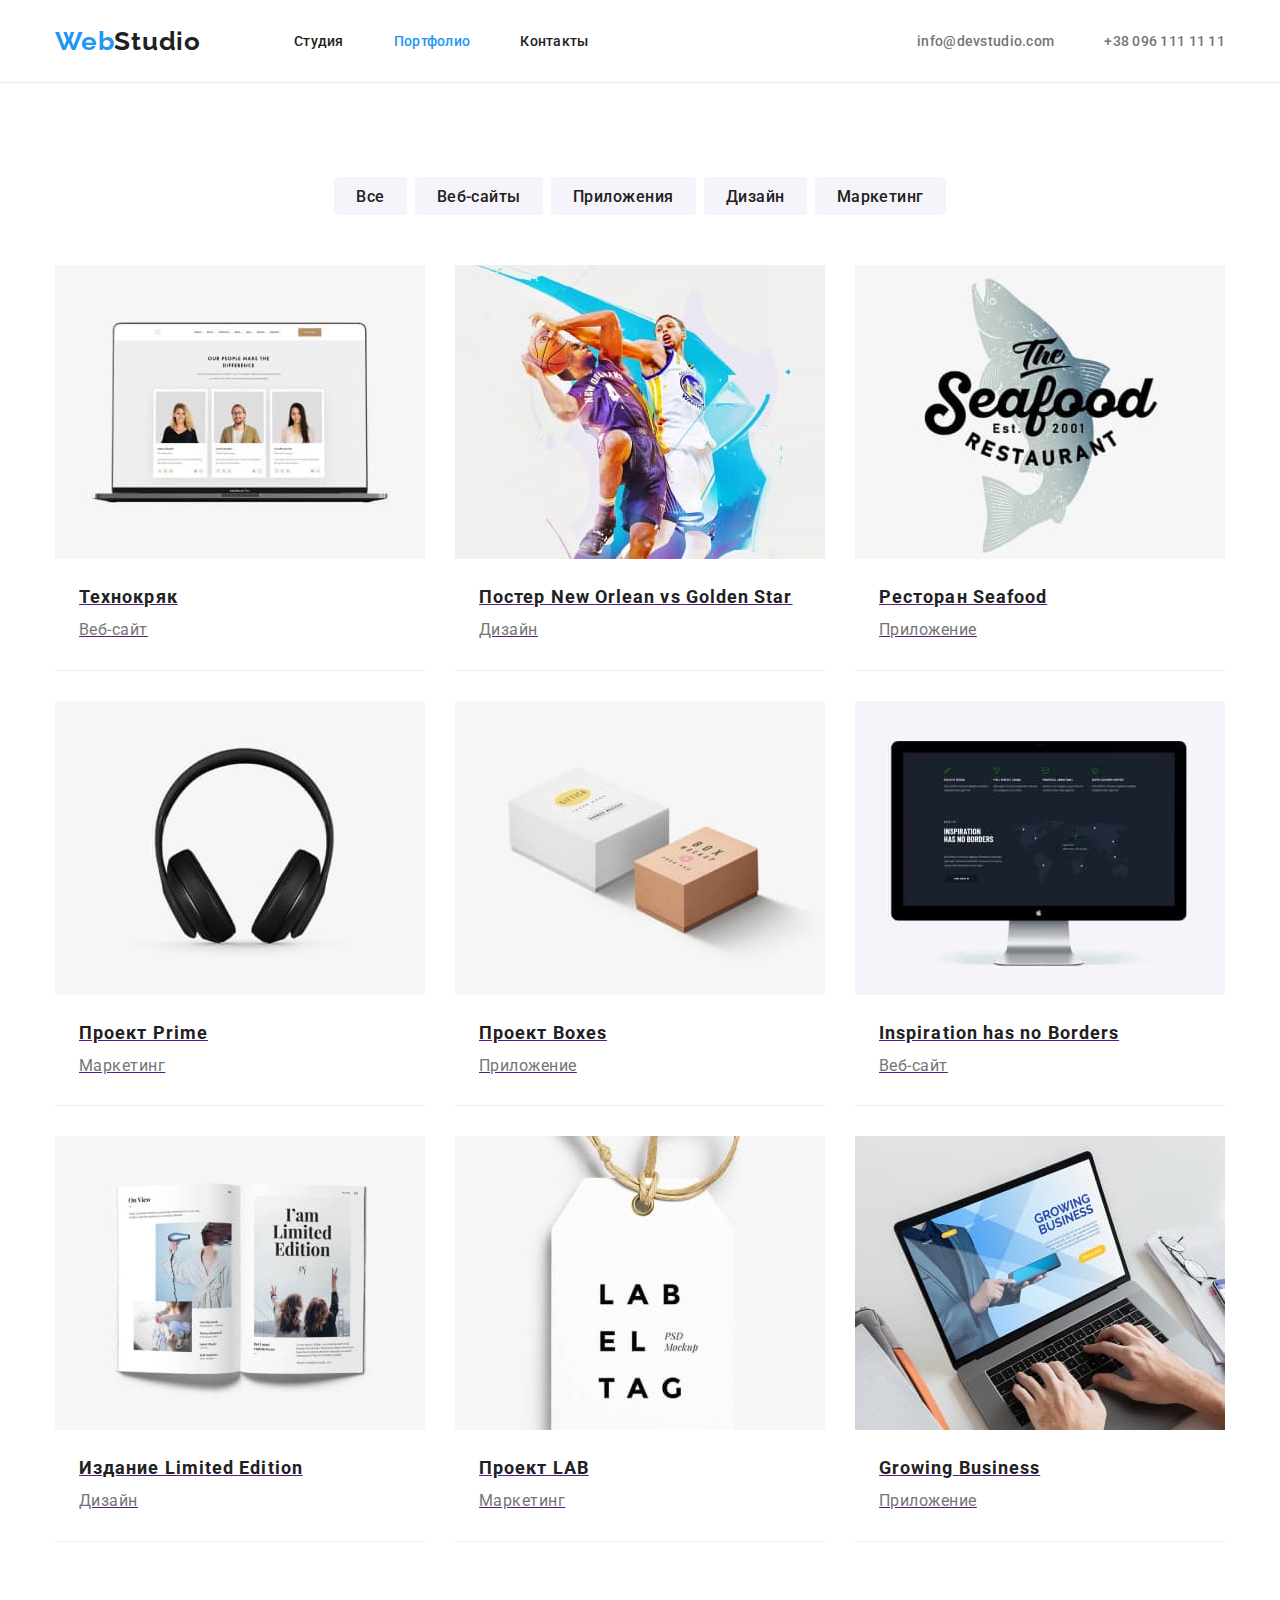
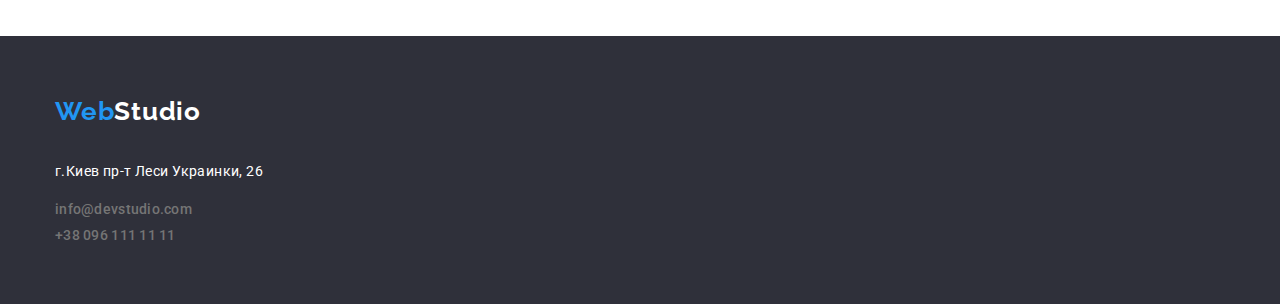
==== commit 70ecf49a: "correction" ====
--- a/portfolio.html
+++ b/portfolio.html
@@ -2,160 +2,162 @@
 <html lang="en">
 
 <head>
-    <meta charset="UTF-8">
-    <meta http-equiv="X-UA-Compatible" content="IE=edge">
-    <meta name="viewport" content="width=device-width, initial-scale=1.0">
-    <title>Portfolio</title>
-    <link rel="preconnect" href="https://fonts.gstatic.com">
-    <link
-        href="https://fonts.googleapis.com/css2?family=Raleway:wght@700&family=Roboto:wght@400;500;700;900&display=swap"
-        rel="stylesheet">
-    <link rel="stylesheet"
-        href="https://cdnjs.cloudflare.com/ajax/libs/modern-normalize/1.0.0/modern-normalize.min.css">
-    <link rel="stylesheet" href="./css/styles.css">
+  <meta charset="UTF-8">
+  <meta http-equiv="X-UA-Compatible" content="IE=edge">
+  <meta name="viewport" content="width=device-width, initial-scale=1.0">
+  <title>Portfolio</title>
+  <link rel="preconnect" href="https://fonts.gstatic.com">
+  <link href="https://fonts.googleapis.com/css2?family=Raleway:wght@700&family=Roboto:wght@400;500;700;900&display=swap"
+    rel="stylesheet">
+  <link rel="stylesheet" href="https://cdnjs.cloudflare.com/ajax/libs/modern-normalize/1.0.0/modern-normalize.min.css">
+  <link rel="stylesheet" href="./css/styles.css">
 
 </head>
 
 <body>
-    <!-- ==========HEADER========== -->
-    <header class="header">
-        <div class="container">
-            <!-- =============HEADER-NAVIGATION============= -->
-            <nav class="site-nav">
-                <a class="header-logo link" href="./index.html"><span class="accent-logo">Web</span>Studio</a>
-                <ul class="site-nav-list list">
-                    <li class="site-nav-list-item"><a href="./index.html" class="site-nav-list-link link">Студия</a>
-                    </li>
-                    <li class="site-nav-list-item"><a href="./portfolio.html"
-                            class="site-nav-list-link link current">Портфолио</a>
-                    </li>
-                    <li class="site-nav-list-item"><a href="" class="site-nav-list-link link">Контакты</a></li>
-                </ul>
-            </nav>
-            <!--=============HEADER-CONTACTS-NAV=================-->
-            <div>
-                <ul class="contacts-nav list">
-                    <li class="contacts-nav-item" lang="en"><a class="contacts-nav-link link"
-                            href="mailto:info@devstudio.com">info@devstudio.com</a></li>
-                    <li class="contacts-nav-item"><a class="contacts-nav-link link" href="tel:+380961111111">+38 096 111
-                            11
-                            11</a></li>
-                </ul>
-            </div>
-        </div>
-    </header>
+  <!-- ==========HEADER========== -->
+  <header class="header">
+    <div class="container">
+      <!-- =============HEADER-NAVIGATION============= -->
+      <nav class="site-nav">
+        <a class="header-logo link" href="./index.html"><span class="accent-logo">Web</span>Studio</a>
+        <ul class="site-nav-list list">
+          <li class="site-nav-list-item"><a href="./index.html" class="site-nav-list-link link">Студия</a>
+          </li>
+          <li class="site-nav-list-item"><a href="./portfolio.html"
+              class="site-nav-list-link link current">Портфолио</a>
+          </li>
+          <li class="site-nav-list-item"><a href="" class="site-nav-list-link link">Контакты</a></li>
+        </ul>
+      </nav>
+      <!--=============HEADER-CONTACTS-NAV=================-->
+      <div>
+        <ul class="contacts-nav list">
+          <li class="contacts-nav-item" lang="en"><a class="contacts-nav-link link"
+              href="mailto:info@devstudio.com">info@devstudio.com</a></li>
+          <li class="contacts-nav-item"><a class="contacts-nav-link link" href="tel:+380961111111">+38 096 111
+              11
+              11</a></li>
+        </ul>
+      </div>
+    </div>
+  </header>
 
-    <main class="portfolio-page">
-        <div class="container">
-            <!-- ==============PORTFOLIO-BUTTONS=============== -->
-            <div class="radiobuttons-list">
-                <ul>
-                    <li class="radiobuttons-list-item"><button class="portfolio-button" type="button">Все</button></li>
-                    <li class="radiobuttons-list-item"><button class="portfolio-button" type="button">Веб-сайты</button>
-                    </li>
-                    <li class="radiobuttons-list-item"><button class="portfolio-button"
-                            type="button">Приложения</button></li>
-                    <li class="radiobuttons-list-item"><button class="portfolio-button" type="button">Дизайн</button>
-                    </li>
-                    <li class="radiobuttons-list-item"><button class="portfolio-button" type="button">Маркетинг</button>
-                    </li>
-                </ul>
-            </div>
-        </div>
+  <main class="portfolio-page">
 
+    <section class="portfolio-projects section">
+      <div class="container">
+        <!-- ==============PORTFOLIO-BUTTONS=============== -->
+        <ul class="radiobuttons-list">
+          <li class="radiobuttons-list-item"><button class="portfolio-button" type="button">Все</button></li>
+          <li class="radiobuttons-list-item"><button class="portfolio-button" type="button">Веб-сайты</button>
+          </li>
+          <li class="radiobuttons-list-item"><button class="portfolio-button" type="button">Приложения</button></li>
+          <li class="radiobuttons-list-item"><button class="portfolio-button" type="button">Дизайн</button>
+          </li>
+          <li class="radiobuttons-list-item"><button class="portfolio-button" type="button">Маркетинг</button>
+          </li>
+        </ul>
         <!-- ==============PORTFOLIO-PROJECTS=============== -->
+        <!-- заголовок спрячется, но добавить aria label -->
+        <h1 class="portfolio-title">Наши работы</h1>
+        <ul class="portfolio-projects-list list">
+          <li class="portfolio-projects-list-item"><a href="">
+              <img class="portfolio-project-photo" src="./img/img_porfolio/img01.jpg" alt="вебсайт Технокряк" width="370">
+              <div class="portfolio-project-card-text">
+                <h2 class="project-title">Технокряк</h2>
+                <p class="project-description">Веб-сайт</p>
+              </div>
+            </a>
+          </li>
+          <li class="portfolio-projects-list-item"><a href="">
+              <img class="portfolio-project-photo" src="./img/img_porfolio/img02.jpg" alt="дизайн постера New Orlean"
+                width="370">
+              <div class="portfolio-project-card-text">
+                <h2 class="project-title">Постер New Orlean vs Golden Star</h2>
+                <p class="project-description">Дизайн</p>
+              </div>
+            </a>
+          </li>
+          <li class="portfolio-projects-list-item"> <a href=""><img class="portfolio-project-photo"
+                src="./img/img_porfolio/img03.jpg" alt="приложение ресторана Seafood" width="370">
+              <div class="portfolio-project-card-text">
+                <h2 class="project-title">Ресторан Seafood</h2>
+                <p class="project-description">Приложение</p>
+              </div>
+            </a>
+          </li>
+          <li class="portfolio-projects-list-item"> <a href=""><img class="portfolio-project-photo"
+                src="./img/img_porfolio/img04.jpg" alt="маркетинг проекта Prime" width="370">
+              <div class="portfolio-project-card-text">
+                <h2 class="project-title">Проект Prime</h2>
+                <p class="project-description">Маркетинг</p>
+              </div>
+            </a>
+          </li>
+          <li class="portfolio-projects-list-item"> <a href=""><img class="portfolio-project-photo"
+                src="./img/img_porfolio/img05.jpg" alt="приложение Boxes" width="370">
+              <div class="portfolio-project-card-text">
+                <h2 class="project-title">Проект Boxes</h2>
+                <p class="project-description">Приложение</p>
+              </div>
+            </a>
+          </li>
+          <li class="portfolio-projects-list-item"> <a href=""><img class="portfolio-project-photo"
+                src="./img/img_porfolio/img06.jpg" alt="вебсайт Inspiration" width="370">
+              <div class="portfolio-project-card-text">
+                <h2 class="project-title">Inspiration has no Borders</h2>
+                <p class="project-description">Веб-сайт</p>
+              </div>
+            </a>
+          </li>
+          <li class="portfolio-projects-list-item"> <a href=""><img class="portfolio-project-photo"
+                src="./img/img_porfolio/img07.jpg" alt="дизайн издания Limited Edition" width="370">
+              <div class="portfolio-project-card-text">
+                <h2 class="project-title">Издание Limited Edition</h2>
+                <p class="project-description">Дизайн</p>
+              </div>
+            </a>
+          </li>
+          <li class="portfolio-projects-list-item"> <a href=""><img class="portfolio-project-photo"
+                src="./img/img_porfolio/img08.jpg" alt="маркетинг проекта LAB" width="370">
+              <div class="portfolio-project-card-text">
+                <h2 class="project-title">Проект LAB</h2>
+                <p class="project-description">Маркетинг</p>
+              </div>
+            </a>
+          </li>
+          <li class="portfolio-projects-list-item"> <a href=""><img class="portfolio-project-photo"
+                src="./img/img_porfolio/img09.jpg" alt="приложение Growing Business" width="370">
+              <div class="portfolio-project-card-text">
+                <h2 class="project-title">Growing Business</h2>
+                <p class="project-description">Приложение</p>
+              </div>
+            </a>
+          </li>
+        </ul>
+      </div>
+    </section>
+  </main>
 
-        <section class="portfolio-projects">
-            <div class="container">
-                <!-- заголовок спрячется, но добавить aria label -->
-                <h1 class="portfolio-title">Наши работы</h1>
-                <ul class="portfolio-projects-list list">
-                    <li class="portfolio-projects-list-item"><img class="portfolio-project-photo"
-                            src="./img/img_porfolio/img01.jpg" alt="вебсайт Технокряк" width="370">
-                        <div class="portfolio-project-card-text">
-                            <h4 class="project-title">Технокряк</h4>
-                            <p class="project-description">Веб-сайт</p>
-                        </div>
-                    </li>
-                    <li class="portfolio-projects-list-item"><img class="portfolio-project-photo"
-                            src="./img/img_porfolio/img02.jpg" alt="дизайн постера New Orlean" width="370">
-                        <div class="portfolio-project-card-text">
-                            <h4 class="project-title">Постер New Orlean vs Golden Star</h4>
-                            <p class="project-description">Дизайн</p>
-                        </div>
-                    </li>
-                    <li class="portfolio-projects-list-item"><img class="portfolio-project-photo"
-                            src="./img/img_porfolio/img03.jpg" alt="приложение ресторана Seafood" width="370">
-                        <div class="portfolio-project-card-text">
-                            <h4 class="project-title">Ресторан Seafood</h4>
-                            <p class="project-description">Приложение</p>
-                        </div>
-                    </li>
-                    <li class="portfolio-projects-list-item"><img class="portfolio-project-photo"
-                            src="./img/img_porfolio/img04.jpg" alt="маркетинг проекта Prime" width="370">
-                        <div class="portfolio-project-card-text">
-                            <h4 class="project-title">Проект Prime</h4>
-                            <p class="project-description">Маркетинг</p>
-                        </div>
-                    </li>
-                    <li class="portfolio-projects-list-item"><img class="portfolio-project-photo"
-                            src="./img/img_porfolio/img05.jpg" alt="приложение Boxes" width="370">
-                        <div class="portfolio-project-card-text">
-                            <h4 class="project-title">Проект Boxes</h4>
-                            <p class="project-description">Приложение</p>
-                        </div>
-                    </li>
-                    <li class="portfolio-projects-list-item"><img class="portfolio-project-photo"
-                            src="./img/img_porfolio/img06.jpg" alt="вебсайт Inspiration" width="370">
-                        <div class="portfolio-project-card-text">
-                            <h4 class="project-title">Inspiration has no Borders</h4>
-                            <p class="project-description">Веб-сайт</p>
-                        </div>
-                    </li>
-                    <li class="portfolio-projects-list-item"><img class="portfolio-project-photo"
-                            src="./img/img_porfolio/img07.jpg" alt="дизайн издания Limited Edition" width="370">
-                        <div class="portfolio-project-card-text">
-                            <h4 class="project-title">Издание Limited Edition</h4>
-                            <p class="project-description">Дизайн</p>
-                        </div>
-                    </li>
-                    <li class="portfolio-projects-list-item"><img class="portfolio-project-photo"
-                            src="./img/img_porfolio/img08.jpg" alt="маркетинг проекта LAB" width="370">
-                        <div class="portfolio-project-card-text">
-                            <h4 class="project-title">Проект LAB</h4>
-                            <p class="project-description">Маркетинг</p>
-                        </div>
-                    </li>
-                    <li class="portfolio-projects-list-item"><img class="portfolio-project-photo"
-                            src="./img/img_porfolio/img09.jpg" alt="приложение Growing Business" width="370">
-                        <div class="portfolio-project-card-text">
-                            <h4 class="project-title">Growing Business</h4>
-                            <p class="project-description">Приложение</p>
-                        </div>
-                    </li>
-                </ul>
-            </div>
-        </section>
-    </main>
+  <!-- ==========FOOTER============== -->
 
-    <!-- ==========FOOTER============== -->
-
-    <footer class="footer">
-        <div class="container">
-            <a class="footer-logo link" href="./index.html"><span class="accent-logo">Web</span>Studio</a>
-            <address lang="ru">
-                <a class="footer-address link"
-                    href="https://www.google.com/maps/place/%D0%B1%D1%83%D0%BB.+%D0%9B%D0%B5%D1%81%D0%B8+%D0%A3%D0%BA%D1%80%D0%B0%D0%B8%D0%BD%D0%BA%D0%B8,+26,+%D0%9A%D0%B8%D0%B5%D0%B2,+02000/@50.4265807,30.5361971,17z/data=!3m1!4b1!4m5!3m4!1s0x40d4cf0e033ecbe9:0x57a4dffefec77da0!8m2!3d50.4265807!4d30.5383859">г.Киев
-                    пр-т Леси Украинки, 26</a>
-            </address>
-            <ul class="footer-links list">
-                <li class="footer-links-item"><a class="footer-links-link link"
-                        href="mailto:info@devstudio.com">info@devstudio.com</a></li>
-                <li class="footer-links-item"><a class="footer-links-link link" href="tel:+380961111111">+38 096 111 11
-                        11</a></li>
-            </ul>
-        </div>
-    </footer>
+  <footer class="footer">
+    <div class="container">
+      <a class="footer-logo link" href="./index.html"><span class="accent-logo">Web</span>Studio</a>
+      <address lang="ru">
+        <ul class="footer-links list">
+          <li class="footer-links-item"><a class="footer-address link"
+              href="https://www.google.com/maps/place/%D0%B1%D1%83%D0%BB.+%D0%9B%D0%B5%D1%81%D0%B8+%D0%A3%D0%BA%D1%80%D0%B0%D0%B8%D0%BD%D0%BA%D0%B8,+26,+%D0%9A%D0%B8%D0%B5%D0%B2,+02000/@50.4265807,30.5361971,17z/data=!3m1!4b1!4m5!3m4!1s0x40d4cf0e033ecbe9:0x57a4dffefec77da0!8m2!3d50.4265807!4d30.5383859">г.Киев
+              пр-т Леси Украинки, 26</a></li>
+          <li class="footer-links-item"><a class="footer-links-link link"
+              href="mailto:info@devstudio.com">info@devstudio.com</a></li>
+          <li class="footer-links-item"><a class="footer-links-link link" href="tel:+380961111111">+38 096 111 11
+              11</a></li>
+        </ul>
+      </address>
+    </div>
+  </footer>
 </body>
 
 </html>--- a/css/styles.css
+++ b/css/styles.css
@@ -14,7 +14,6 @@
 font-family: "Roboto", sans-serif; */
 
 /* order-button bg color:  #2196f3;
-header bg color: #ececec;
 hero bg color: #2f303a;*/
 
 /* main css */
@@ -23,7 +22,8 @@
 h3,
 h4,
 h5,
-h6 {
+h6,
+p {
   margin: 0;
 }
 
@@ -117,9 +117,9 @@
 /* =========HEADER=========== */
 
 .header {
-  background-color: #ececec;
-  margin: 0;
-  border-bottom: 1px solid black;
+  background-color: var(--white-color);
+  margin: 0;
+  border-bottom: 1px solid #ececec;
 }
 .header .container {
   display: flex;
@@ -140,7 +140,6 @@
 .site-nav-list-item {
   padding-top: 32px;
   padding-bottom: 32px;
-  margin-right: 50px;
 }
 .site-nav-list-link {
   color: var(--primary-text-color);
@@ -149,6 +148,10 @@
   line-height: 1.1;
   letter-spacing: 0.02em;
 }
+.site-nav-list-item:not(:last-child) {
+  margin-right: 50px;
+}
+
 .site-nav-list-link:hover,
 .site-nav-list-link:focus {
   color: var(--accent-text-color);
@@ -173,9 +176,10 @@
 .contacts-nav-link:focus {
   color: var(--accent-text-color);
 }
-.contacts-nav-item {
+.contacts-nav-item:not(:last-child) {
   margin-right: 50px;
 }
+
 /* ======end of HEADER CONTACTS-NAV======= */
 /* =========end of HEADER=========== */
 
@@ -205,7 +209,7 @@
 /* =============FEATURES==================== */
 .feature-section,
 .about-section {
-  background-color: E5E5E5;
+  background-color: #e5e5e5;
 }
 .feature-list {
   display: flex;
@@ -321,6 +325,7 @@
   margin-bottom: 8px;
 }
 .footer-links-link {
+  font-style: normal;
   color: var(--secondary-text-color);
   font-weight: 500;
   font-size: 14px;
@@ -339,7 +344,7 @@
 /* ===========PORTFOLIO page============== */
 
 .portfolio-page {
-  background-color: #e5e5e5;
+  background-color: var(--white-color);
   margin: 0;
 }
 .portfolio-title {
@@ -354,7 +359,6 @@
 .radiobuttons-list-item {
   display: inline-block;
   padding: 0;
-  margin-top: 94px;
   margin-bottom: 50px;
 }
 .radiobuttons-list-item:not(:last-child) {
@@ -364,7 +368,7 @@
   font-weight: 500;
   font-size: 16px;
   line-height: 1.6;
-  letter-spacing: 0.03;
+  letter-spacing: 0.03em;
   color: var(--primary-text-color);
   background-color: var(--secondary-bg-color);
   border: none;
@@ -389,8 +393,12 @@
 .portfolio-projects-list-item {
   margin-left: 30px;
   margin-top: 30px;
+  border-bottom: 1px solid #eeeeee;
+}
+
+.portfolio-projects-list-item:hover,
+.portfolio-projects-list-item:focus {
   filter: drop-shadow(0px 4px 4px rgba(0, 0, 0, 0.25));
-  border-bottom: 1px solid #eeeeee;
 }
 .portfolio-project-card-text {
   padding: 20px 24px;
@@ -409,6 +417,7 @@
   line-height: 1.9;
   color: var(--secondary-text-color);
   letter-spacing: 0.03em;
+  margin-bottom: 4px;
 }
 
 /* ===========END of PORTFOLIO page============== */
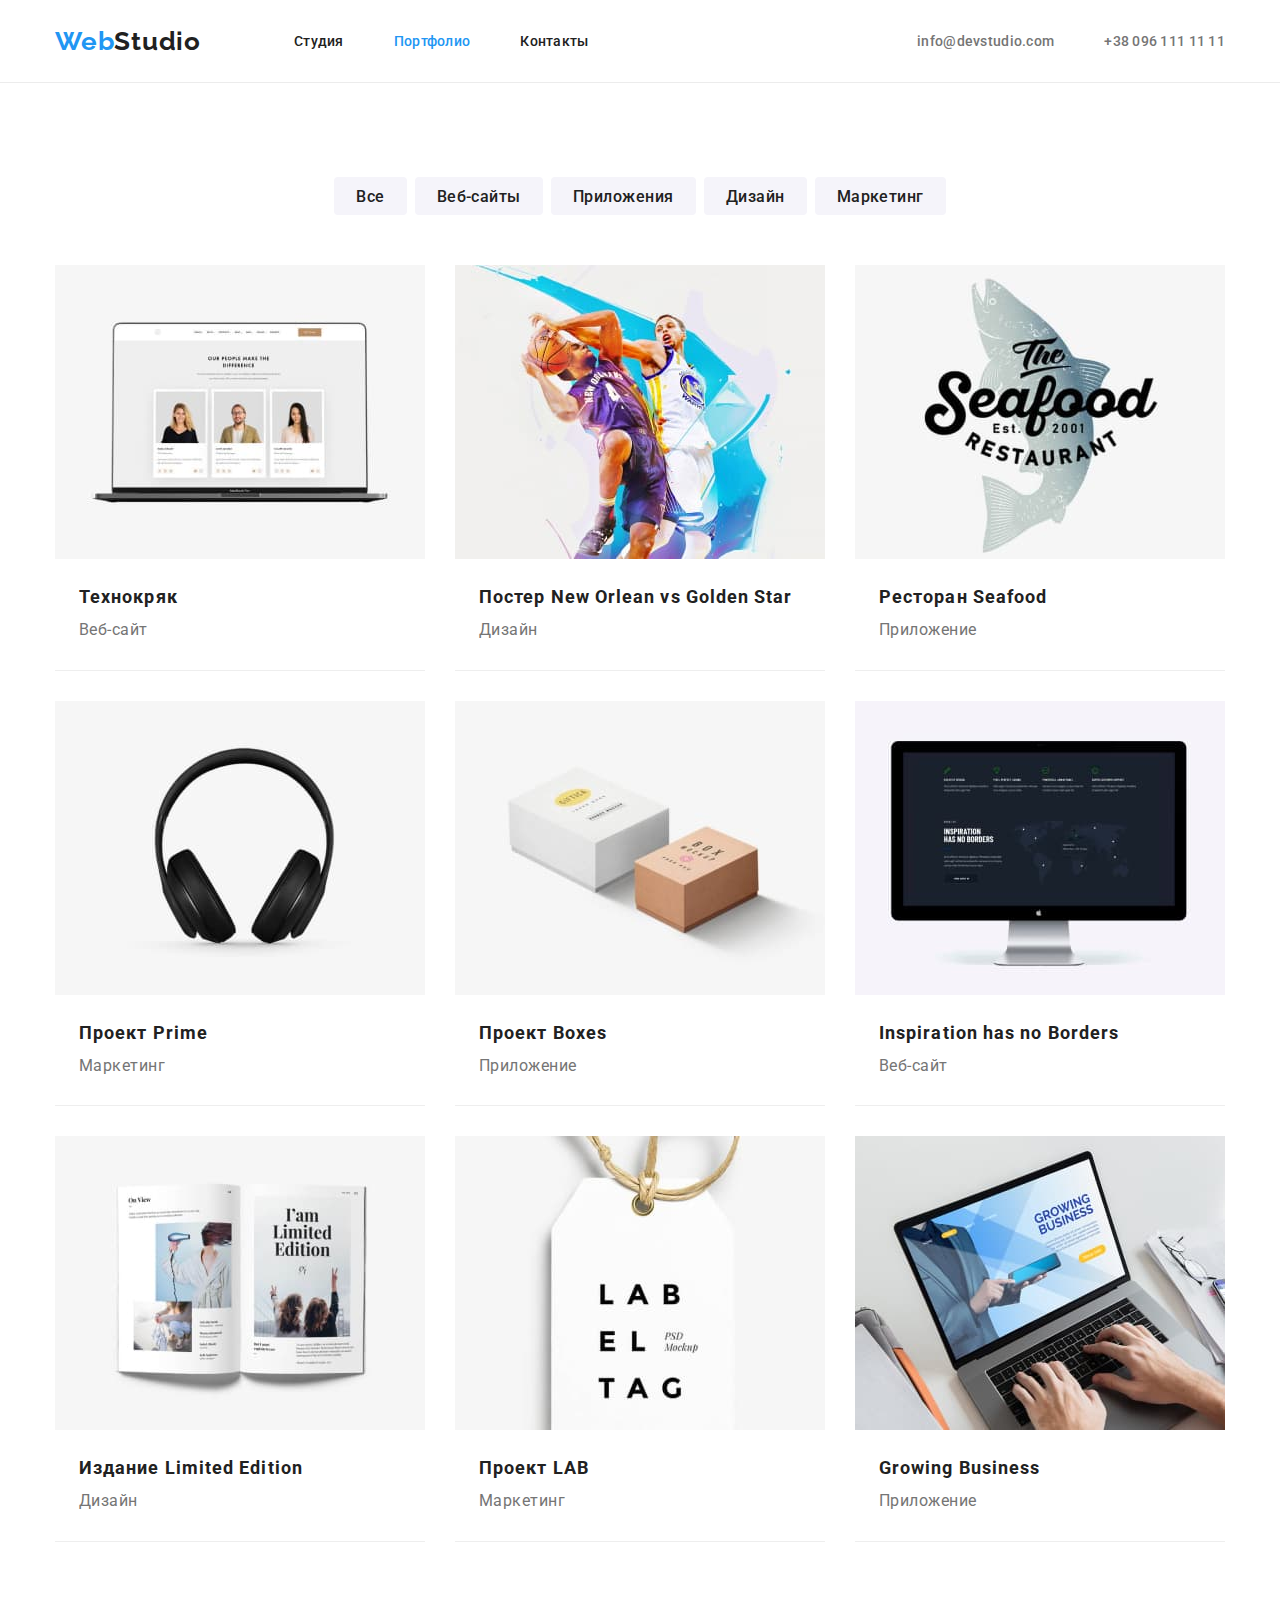
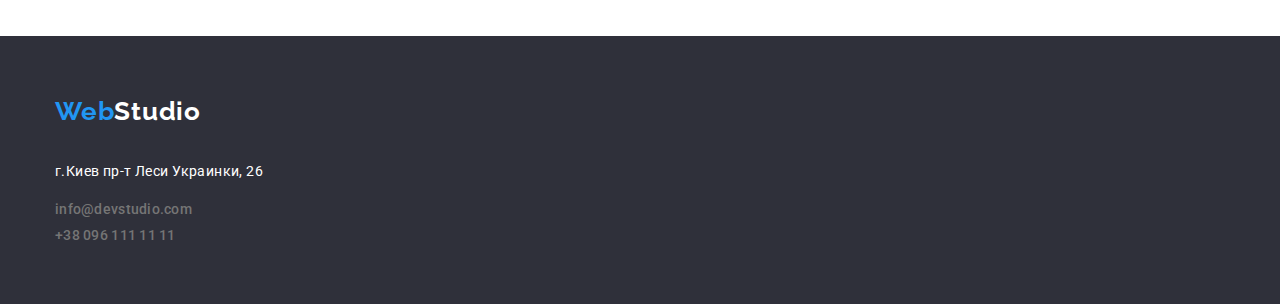
==== commit 962d2640: "portfolio card links added" ====
--- a/portfolio.html
+++ b/portfolio.html
@@ -62,7 +62,7 @@
         <!-- заголовок спрячется, но добавить aria label -->
         <h1 class="portfolio-title">Наши работы</h1>
         <ul class="portfolio-projects-list list">
-          <li class="portfolio-projects-list-item"><a href="">
+          <li class="portfolio-projects-list-item"><a class="portfolio-project-card-link link" href="">
               <img class="portfolio-project-photo" src="./img/img_porfolio/img01.jpg" alt="вебсайт Технокряк" width="370">
               <div class="portfolio-project-card-text">
                 <h2 class="project-title">Технокряк</h2>
@@ -70,7 +70,7 @@
               </div>
             </a>
           </li>
-          <li class="portfolio-projects-list-item"><a href="">
+          <li class="portfolio-projects-list-item"><a class="portfolio-project-card-link link" href="">
               <img class="portfolio-project-photo" src="./img/img_porfolio/img02.jpg" alt="дизайн постера New Orlean"
                 width="370">
               <div class="portfolio-project-card-text">
@@ -79,7 +79,7 @@
               </div>
             </a>
           </li>
-          <li class="portfolio-projects-list-item"> <a href=""><img class="portfolio-project-photo"
+          <li class="portfolio-projects-list-item"> <a class="portfolio-project-card-link link" href=""><img class="portfolio-project-photo"
                 src="./img/img_porfolio/img03.jpg" alt="приложение ресторана Seafood" width="370">
               <div class="portfolio-project-card-text">
                 <h2 class="project-title">Ресторан Seafood</h2>
@@ -87,7 +87,7 @@
               </div>
             </a>
           </li>
-          <li class="portfolio-projects-list-item"> <a href=""><img class="portfolio-project-photo"
+          <li class="portfolio-projects-list-item"> <a class="portfolio-project-card-link link" href=""><img class="portfolio-project-photo"
                 src="./img/img_porfolio/img04.jpg" alt="маркетинг проекта Prime" width="370">
               <div class="portfolio-project-card-text">
                 <h2 class="project-title">Проект Prime</h2>
@@ -95,7 +95,7 @@
               </div>
             </a>
           </li>
-          <li class="portfolio-projects-list-item"> <a href=""><img class="portfolio-project-photo"
+          <li class="portfolio-projects-list-item"> <a class="portfolio-project-card-link link" href=""><img class="portfolio-project-photo"
                 src="./img/img_porfolio/img05.jpg" alt="приложение Boxes" width="370">
               <div class="portfolio-project-card-text">
                 <h2 class="project-title">Проект Boxes</h2>
@@ -103,7 +103,7 @@
               </div>
             </a>
           </li>
-          <li class="portfolio-projects-list-item"> <a href=""><img class="portfolio-project-photo"
+          <li class="portfolio-projects-list-item"> <a class="portfolio-project-card-link link" href=""><img class="portfolio-project-photo"
                 src="./img/img_porfolio/img06.jpg" alt="вебсайт Inspiration" width="370">
               <div class="portfolio-project-card-text">
                 <h2 class="project-title">Inspiration has no Borders</h2>
@@ -111,7 +111,7 @@
               </div>
             </a>
           </li>
-          <li class="portfolio-projects-list-item"> <a href=""><img class="portfolio-project-photo"
+          <li class="portfolio-projects-list-item"> <a class="portfolio-project-card-link link" href=""><img class="portfolio-project-photo"
                 src="./img/img_porfolio/img07.jpg" alt="дизайн издания Limited Edition" width="370">
               <div class="portfolio-project-card-text">
                 <h2 class="project-title">Издание Limited Edition</h2>
@@ -119,7 +119,7 @@
               </div>
             </a>
           </li>
-          <li class="portfolio-projects-list-item"> <a href=""><img class="portfolio-project-photo"
+          <li class="portfolio-projects-list-item"> <a class="portfolio-project-card-link link" href=""><img class="portfolio-project-photo"
                 src="./img/img_porfolio/img08.jpg" alt="маркетинг проекта LAB" width="370">
               <div class="portfolio-project-card-text">
                 <h2 class="project-title">Проект LAB</h2>
@@ -127,7 +127,7 @@
               </div>
             </a>
           </li>
-          <li class="portfolio-projects-list-item"> <a href=""><img class="portfolio-project-photo"
+          <li class="portfolio-projects-list-item"> <a class="portfolio-project-card-link link" href=""><img class="portfolio-project-photo"
                 src="./img/img_porfolio/img09.jpg" alt="приложение Growing Business" width="370">
               <div class="portfolio-project-card-text">
                 <h2 class="project-title">Growing Business</h2>
